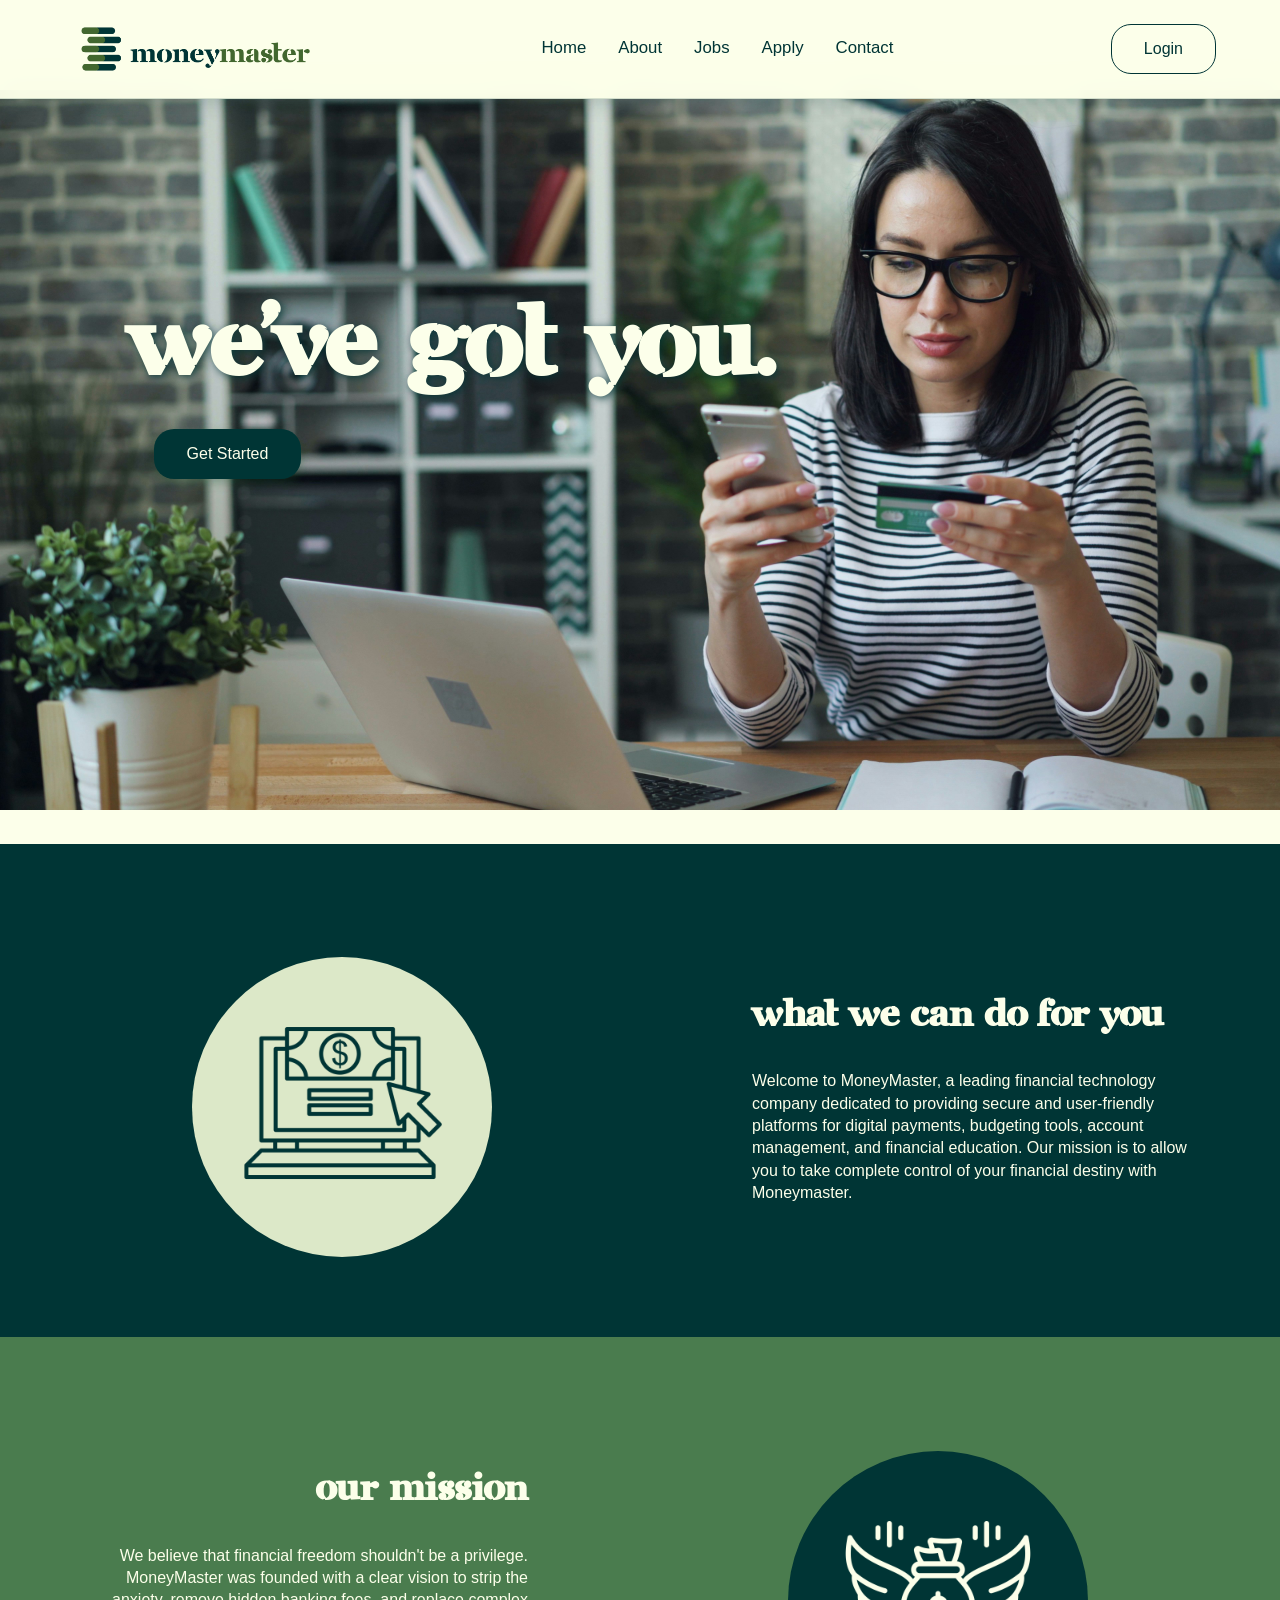
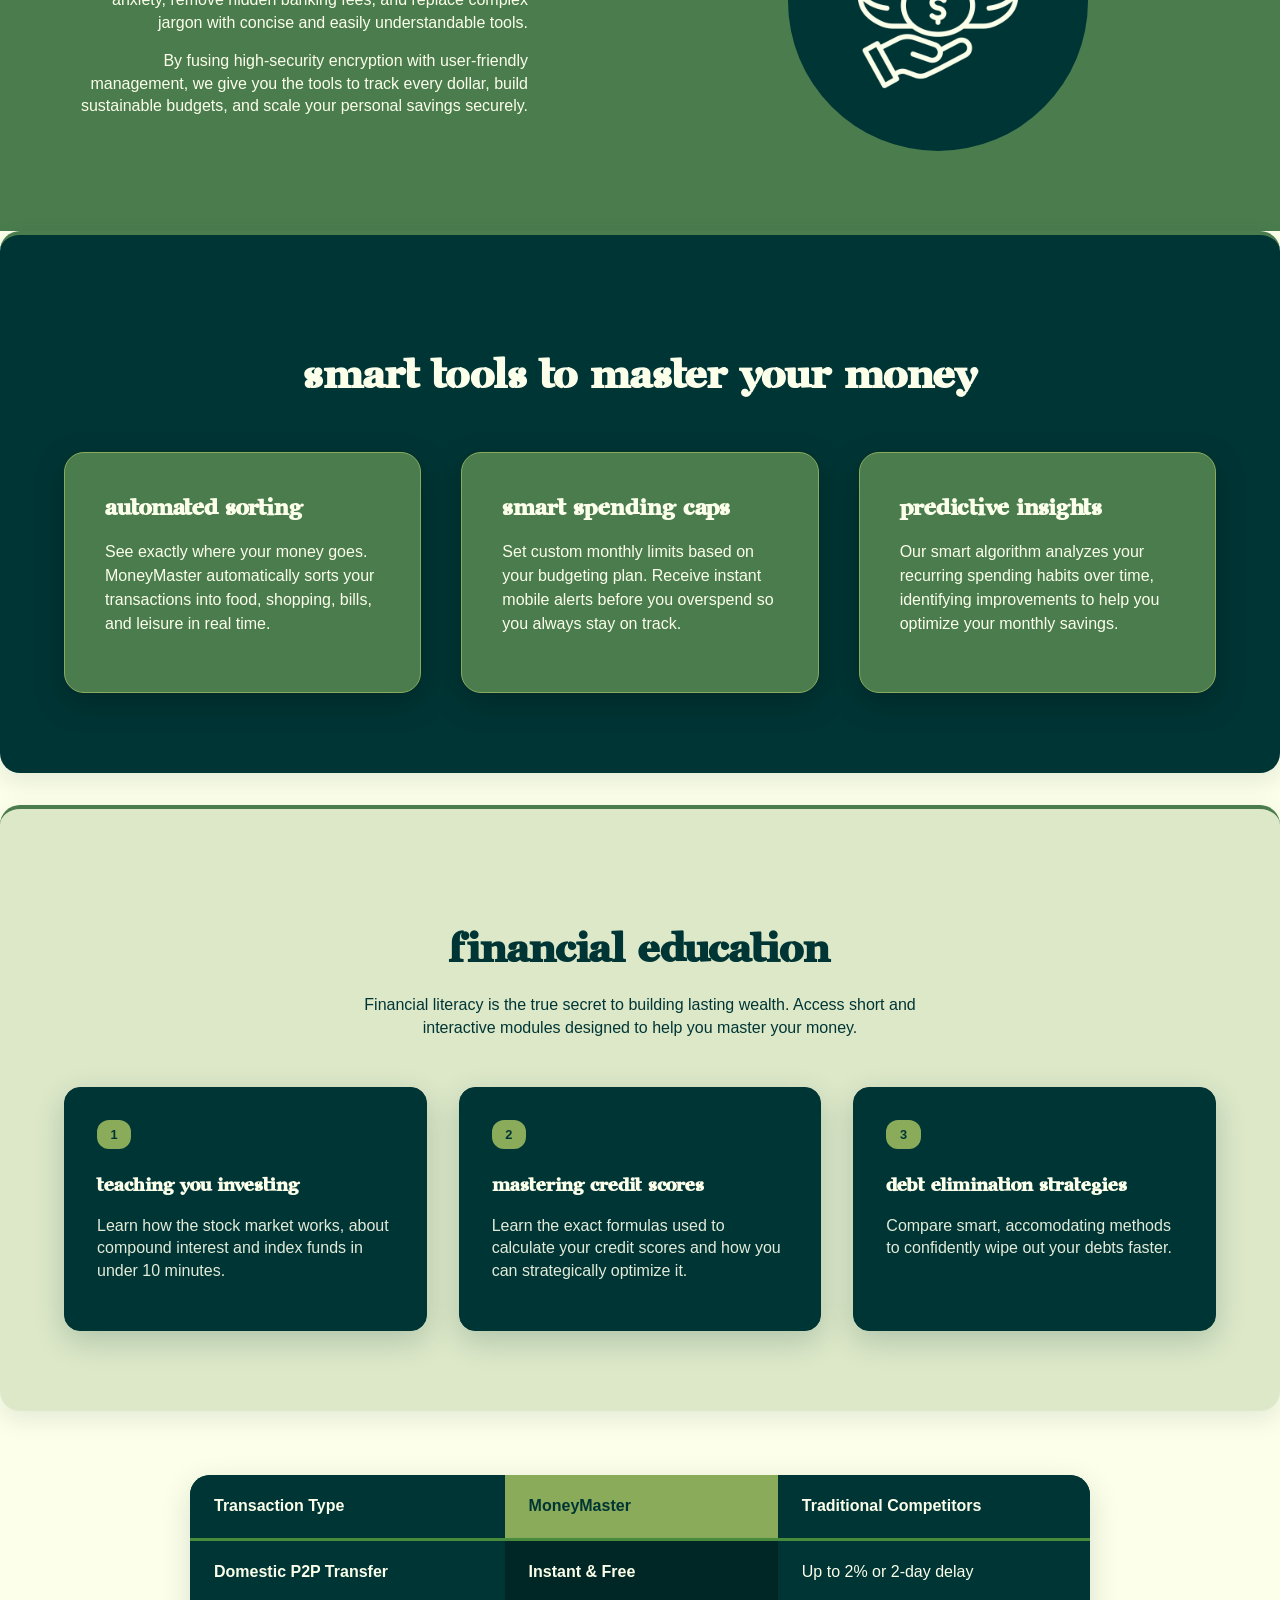
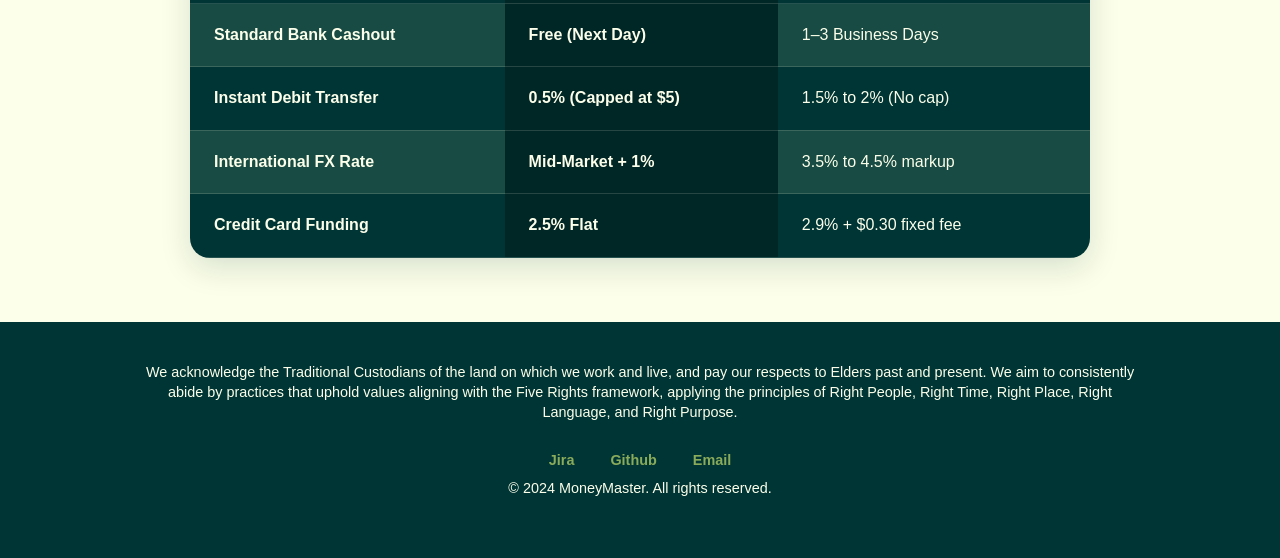
==== index.html @ d7f42887 "Fixed Sourcing Errors" ====
<!DOCTYPE html>
<html lang="en">

<head>
    <link rel="stylesheet" href="styles/styles.css">
    <meta charset="UTF-8">
    <meta name="viewport" content="width=device-width, initial-scale=1.0">
    <meta name="description"
        content="MoneyMaster - A financial technology company developing secure and user-friendly platforms for digital payments, budgeting tools, account management and financial education.">
    <meta name="keywords"
        content="MoneyMaster, financial technology, digital payments, budgeting, account management, financial education">
    <meta name="author" content="MoneyMaster Executive Team">
    <title>MoneyMaster</title>
   <style> /* this is just for the home page */
    .logo { width: 260px; height: auto; } /* making the home page sections go full width */ 
     main { max-width: 100%; padding: 0; margin: 0; } /* keeping the big home page image behind the heading */
    .image-container { margin-top: 90px; } </style>
    <!--<img src="logo.png" class="logo"> -->
</head>

<body>
    <header>
        <nav>
            <a href="index"><img src="images/logo.png" class="logo" alt="logo"></a>
            <ul class="nav-links">
                <li><a href="index.html">Home</a></li>
                <li><a href="about.html">About</a></li>
                <li><a href="jobs.html">Jobs</a></li>
                <li><a href="apply.html">Apply</a></li>
                <li><a href="#footer">Contact</a></li>
            </ul>
            <div class="btns">
                <button class="btn">Login</button>
            </div>
        </nav>
    </header>

    <div class="image-container">
        <img src="images/thumbnail.jpg" alt="Moneymaster Preview" class="thumbnail">
        <div class="overlay-heading">we've got you.</div>

        <h1><button class="start">Get Started</button></h1>
    </div>
    <div class="description">
        <SECTION id="description-text-block">
            <h2>What we can do for you</h2>
            <p>Welcome to MoneyMaster, a leading financial technology company dedicated to providing
                secure and user-friendly platforms for digital payments, budgeting tools, account management,
                and financial education.
                Our mission is to allow you to take complete control of your financial destiny with Moneymaster.</p>
        </SECTION>
        <div class="circle1">
            <img src="images/icon1.png" alt="Banking Preview" class="icons" id="icon1">
        </div>
    </div>



    <main>

        <div class="mission-banner">
            <section id="mission-text-block">
                <h2>our mission</h2>
                <p>We believe that financial freedom shouldn't be a privilege. MoneyMaster was founded with a clear
                    vision to strip the anxiety, remove hidden banking fees, and replace complex jargon with concise and
                    easily understandable tools.</p>
                <p>By fusing high-security encryption with user-friendly management, we give you the tools to track
                    every dollar, build sustainable budgets, and scale your personal savings securely.</p>
            </section>
            <div class="circle2">
                <img src="images/icon2.png" alt="Financial Freedom Preview" class="icons" id="icon2">
            </div>

        </div>


        <section class="features-section">
            <h2 class="section-title">Smart Tools to Master Your Money</h2>

            <div class="features-container">
                <div class="feature-card">
                    <h3>Automated Sorting</h3>
                    <p>See exactly where your money goes. MoneyMaster automatically sorts your transactions into food,
                        shopping, bills, and leisure in real time.</p>
                </div>

                <div class="feature-card">
                    <h3>Smart Spending Caps</h3>
                    <p>Set custom monthly limits based on your budgeting plan. Receive instant mobile alerts before you
                        overspend so you always stay on track.</p>
                </div>

                <div class="feature-card">
                    <h3>Predictive Insights</h3>
                    <p>Our smart algorithm analyzes your recurring spending habits over time, identifying improvements
                        to help you optimize your monthly savings.</p>
                </div>
            </div>
        </section>

        <!-- education stuff blah blah -->
        <section class="education-section">
            <div class="education-content">
                <h2 class="section-title">Financial Education</h2>
                <p class="section-subtitle">Financial literacy is the true secret to building lasting wealth. Access
                    short and interactive modules designed to help you master your money.</p>

                <div class="education-grid">
                    <div class="education-card">
                        <span class="badge">1</span>
                        <h3>Teaching you investing</h3>
                        <p>Learn how the stock market works, about compound interest and index funds in under 10
                            minutes.</p>
                    </div>

                    <div class="education-card">
                        <span class="badge">2</span>
                        <h3>Mastering Credit Scores</h3>
                        <p>Learn the exact formulas used to calculate your credit scores and how you can strategically
                            optimize it.</p>
                    </div>

                    <div class="education-card">
                        <span class="badge">3</span>
                        <h3>Debt Elimination strategies</h3>
                        <p>Compare smart, accomodating methods to confidently wipe out your debts faster.</p>
                    </div>
                </div>
            </div>
        </section>


        <div class="table-container">
            <table class="pricing-table">
                <thead>
                    <tr>
                        <th>Transaction Type</th>
                        <th class="highlight-column">MoneyMaster</th>
                        <th>Traditional Competitors</th>
                    </tr>
                </thead>
                <tbody>
                    <tr>
                        <td data-label="Transaction Type" class="feature-name">Domestic P2P Transfer</td>
                        <td data-label="Our Platform" class="highlight-cell">Instant & Free</td>
                        <td data-label="Traditional Competitors">Up to 2% or 2-day delay</td>
                    </tr>
                    <tr>
                        <td data-label="Transaction Type" class="feature-name">Standard Bank Cashout</td>
                        <td data-label="Our Platform" class="highlight-cell">Free (Next Day)</td>
                        <td data-label="Traditional Competitors">1–3 Business Days</td>
                    </tr>
                    <tr>
                        <td data-label="Transaction Type" class="feature-name">Instant Debit Transfer</td>
                        <td data-label="Our Platform" class="highlight-cell">0.5% (Capped at $5)</td>
                        <td data-label="Traditional Competitors">1.5% to 2% (No cap)</td>
                    </tr>
                    <tr>
                        <td data-label="Transaction Type" class="feature-name">International FX Rate</td>
                        <td data-label="Our Platform" class="highlight-cell">Mid-Market + 1%</td>
                        <td data-label="Traditional Competitors">3.5% to 4.5% markup</td>
                    </tr>
                    <tr>
                        <td data-label="Transaction Type" class="feature-name">Credit Card Funding</td>
                        <td data-label="Our Platform" class="highlight-cell">2.5% Flat</td>
                        <td data-label="Traditional Competitors">2.9% + $0.30 fixed fee</td>
                    </tr>
                </tbody>
            </table>
        </div>

    </main>



    <footer id="footer">
        <p>We acknowledge the Traditional Custodians of the land on which we work and live, and pay our respects to
            Elders past and present. We aim to consistently abide by practices that uphold values aligning with the Five
            Rights framework, applying the principles of Right People, Right Time, Right Place, Right Language, and
            Right Purpose.</p>

        <a href="https://alt-f4.atlassian.net/jira/software/projects/SCRUM/boards/1">Jira</a> 
            <a href="https://github.com/aqsae/MoneyMaster-Official.git" target="_blank">Github</a>
        <a href="mailto:106512925@student.swinburne.edu.au">Email</a>
        <p>&copy; 2024 MoneyMaster. All rights reserved.</p>
    </footer>

</body>

</html>
---- styles/styles.css ----
/*
filename: styles.css
author: aqsa shiyana baanu
created: 26/08/26
last modified: 11/09/26
description: styles for the MoneyMaster website
*/

/* main colours and page settings */

:root {
    --accent-color: rgb(72, 139, 60);
    --cream: #fcffea;
    --dark-green: #003535;
    --mid-green: #4a7c4e;
    --light-green: #8aab5a;
    --white: #ffffff;
    --soft-green: #dce8c8;
    --pale-green: #eef4df;
    --text: #2f4f4f;
    --muted: #6b7a5e;
    --radius: 20px;
}

@font-face {
    font-family: "Saint George";
    src: url("/fonts/saintgeorge.ttf") format("truetype");
    font-weight: normal;
    font-style: normal;
    font-display: swap;
}


/* this makes everything a bit easier to control */

* {
    box-sizing: border-box;
    line-height: 140%;
}

html {
    scroll-behavior: smooth;
}

body {
    margin: 0;
    padding: 0;
    background-color: var(--cream);
    color: var(--dark-green);
    font-family: Helvetica, Arial, sans-serif;
}

img {
    max-width: 100%;
    height: auto;
}

h1,
h2,
h3,
h4 {
    font-family: "Saint George", Helvetica, Arial, sans-serif;
}

h1 {
    font-size: 50px;
}

h2 {
    font-size: 36px;
}


/* navigation bar */

nav {
    position: fixed;
    top: 0;
    left: 0;
    width: 100%;
    min-height: 90px;
    padding: 0.8rem 5%;
    margin: 0;
    background-color: rgba(252, 255, 234, 0.96);
    border-bottom: 1px solid rgba(0, 53, 53, 0.15);
    box-shadow: 0 4px 18px rgba(0, 53, 53, 0.18);
    backdrop-filter: blur(15px);
    display: flex;
    align-items: center;
    justify-content: space-between;
    z-index: 1000;
}

.logo {
    width: 180px;
    height: auto;
    display: block;
}

.nav-links {
    list-style: none;
    display: flex;
    align-items: center;
    gap: 2rem;
    margin: 0;
    padding: 0;
}

.nav-links li a {
    position: relative;
    color: var(--dark-green);
    font-size: 1.05rem;
    font-weight: 500;
    text-decoration: none;
}

.nav-links li a:hover {
    color: var(--accent-color);
}

.nav-links a::after {
    content: "";
    display: block;
    width: 0;
    height: 2px;
    background-color: var(--accent-color);
    transition: width 0.3s;
}

.nav-links a:hover::after {
    width: 100%;
}


/* navigation buttons */

.btns {
    display: flex;
    align-items: center;
}

.btn {
    padding: 0.8rem 2rem;
    border-radius: 20px;
    font-size: 1rem;
    border: 1.5px solid var(--dark-green);
    background-color: var(--cream);
    cursor: pointer;
    transition: 0.3s;
    color: var(--dark-green);
}

.btn:hover {
    background-color: var(--accent-color);
    border-color: var(--accent-color);
    color: var(--cream);
}


/* spacing below the fixed navigation */

main {
    width: 100%;
    max-width: 1200px;
    min-height: 100vh;
    margin: 0 auto;
    padding: 130px 5% 3rem;
}


/* =========================================================
   HOME PAGE
   ========================================================= */


/* home page header image */

.image-container {
    position: relative;
    width: 100%;
    display: block;
    overflow: hidden;
    margin-top: 0;
}

.thumbnail {
    width: 100%;
    min-height: 600px;
    object-fit: cover;
    display: block;
}

.overlay-heading {
    position: absolute;
    top: 25%;
    left: 10%;
    right: 10%;
    color: var(--cream);
    font-family: "Saint George", sans-serif;
    font-size: 6rem;
    font-weight: bold;
    text-align: left;
    text-shadow: 2px 2px 8px rgba(0, 53, 53, 0.8);
}

.overlay-heading::after {
    content: "";
    display: block;
    width: 0;
    height: 4px;
    background-color: var(--cream);
    transition: width 0.3s;
}

.overlay-heading:hover::after {
    width: 55%;
}


/* get started button */

.start {
    position: absolute;
    top: 45%;
    left: 12%;
    z-index: 10;
    display: block;
    padding: 0.8rem 2rem;
    border: 1.5px solid transparent;
    border-radius: 20px;
    color: var(--cream);
    background-color: var(--dark-green);
    font-size: 1rem;
    box-shadow: 0 4px 10px rgba(30, 86, 42, 0.3);
    cursor: pointer;
    transition: 0.3s;
}

.start:hover {
    background-color: var(--accent-color);
    border-color: var(--accent-color);
}

hr {
    border: 0;
    height: 1px;
    background-color: rgba(0, 53, 53, 0.1);
}


/* what we can do for you section */

.description {
    width: 100%;
    min-height: 400px;
    padding: 5rem;
    color: var(--cream);
    background-color: var(--dark-green);
    display: flex;
    flex-direction: row-reverse;
    justify-content: space-between;
    align-items: center;
}

#description-text-block {
    max-width: 40%;
    text-align: left;
}

#description-text-block h2 {
    color: var(--cream);
}

#description-text-block p {
    color: var(--cream);
}


/* first circle */

.circle1 {
    width: 300px;
    height: 300px;
    margin-top: 3%;
    margin-left: 10%;
    flex-shrink: 0;
    border-radius: 50%;
    background-color: var(--soft-green);
    display: flex;
    align-items: center;
    justify-content: center;
    position: relative;
}


/* what our mission is section */

.mission-banner {
    width: 100%;
    min-height: 400px;
    padding: 5rem;
    color: var(--cream);
    background-color: var(--mid-green);
    display: flex;
    justify-content: space-between;
    align-items: center;
}

#mission-text-block {
    max-width: 40%;
    margin-right: 10%;
    text-align: right;
}

#mission-text-block h2,
#mission-text-block p {
    color: var(--cream);
}


/* second circle */

.circle2 {
    width: 300px;
    height: 300px;
    margin-top: 3%;
    margin-right: 10%;
    flex-shrink: 0;
    border-radius: 50%;
    background-color: var(--dark-green);
    display: flex;
    align-items: center;
    justify-content: center;
    position: relative;
}

.icons {
    width: 200px;
    height: 200px;
    object-fit: contain;
    display: block;
}

#icon1,
#icon2 {
    max-width: 80%;
    max-height: 80%;
}


/* smart tools section */

.features-section {
    width: 100%;
    padding: 5rem 5%;
    background-color: var(--dark-green);
    text-align: center;
}

.features-section .section-title {
    margin-bottom: 3rem;
    color: var(--cream);
    font-size: 2.5rem;
}

.features-container {
    max-width: 1200px;
    margin: 0 auto;
    display: grid;
    grid-template-columns: repeat(auto-fit, minmax(280px, 1fr));
    gap: 2.5rem;
}

.feature-card {
    padding: 2.5rem;
    border: 1px solid var(--light-green);
    border-radius: 20px;
    background-color: var(--mid-green);
    box-shadow: 0 10px 30px rgba(0, 0, 0, 0.25);
    text-align: left;
    transition: transform 0.3s ease, border-color 0.3s ease;
}

.feature-card:hover {
    transform: translateY(-5px);
    border-color: var(--cream);
}

.feature-card h3 {
    margin-top: 0;
    color: var(--cream);
    font-size: 1.4rem;
}

.feature-card p {
    color: var(--cream);
    line-height: 150%;
}


/* financial education cards */

.education-section {
    width: 100%;
    padding: 5rem 5%;
    background-color: var(--soft-green);
    text-align: center;
}

.education-section .section-title {
    margin-bottom: 1rem;
    color: var(--dark-green);
    font-size: 2.5rem;
}

.education-section .section-subtitle {
    max-width: 600px;
    margin: 0 auto 3rem;
    color: var(--dark-green);
}

.education-grid {
    max-width: 1200px;
    margin: 0 auto;
    display: grid;
    grid-template-columns: repeat(auto-fit, minmax(280px, 1fr));
    gap: 2rem;
}

.education-card {
    padding: 2rem;
    border: 1px solid var(--dark-green);
    border-radius: 16px;
    color: var(--cream);
    background-color: var(--dark-green);
    box-shadow: 0 10px 30px rgba(0, 53, 53, 0.2);
    text-align: left;
    transition: transform 0.3s ease;
}

.education-card:hover {
    transform: translateY(-5px);
    border-color: var(--accent-color);
}

.education-card h3 {
    color: var(--cream);
}

.education-card p {
    color: var(--cream);
    opacity: 0.9;
}

.badge {
    display: inline-block;
    padding: 0.35rem 0.85rem;
    border-radius: 12px;
    color: var(--dark-green);
    background-color: var(--light-green);
    font-size: 0.8rem;
    font-weight: bold;
    text-transform: uppercase;
}


/* comparison table */

.table-container {
    width: 100%;
    max-width: 900px;
    margin: 4rem auto;
    overflow-x: auto;
    border-radius: 20px;
    background-color: var(--dark-green);
    box-shadow: 0 10px 30px rgba(0, 53, 53, 0.15);
}

.pricing-table {
    width: 100%;
    border-collapse: collapse;
    font-family: Helvetica, Arial, sans-serif;
    font-size: 1rem;
    text-align: left;
}

.pricing-table th {
    padding: 1.25rem 1.5rem;
    color: var(--cream);
    background-color: var(--dark-green);
    font-weight: 600;
    border-bottom: 3px solid var(--accent-color);
}

.pricing-table td {
    padding: 1.25rem 1.5rem;
    color: var(--cream);
    border-bottom: 1px solid rgba(252, 255, 234, 0.15);
}

.pricing-table .feature-name {
    color: var(--cream);
    font-weight: 600;
}

.pricing-table .highlight-column {
    color: var(--dark-green);
    background-color: var(--light-green);
}

.pricing-table .highlight-cell {
    color: var(--cream);
    background-color: #002626;
    font-weight: 600;
}

.pricing-table tbody tr:nth-child(even) {
    background-color: #174b43;
}

.pricing-table tbody tr:nth-child(even) .highlight-cell {
    color: var(--cream);
    background-color: #002626;
}

.pricing-table tbody tr:hover {
    background-color: var(--mid-green);
}


/* =========================================================
   JOBS PAGE
   ========================================================= */


/* jobs page sections */

main > section {
    background-color: var(--soft-green);
    border-radius: var(--radius);
    padding: 2rem 2.25rem;
    margin-bottom: 2rem;
    border-top: 4px solid var(--mid-green);
    box-shadow: 0 8px 25px rgba(0, 53, 53, 0.1);
}


/* jobs heading */

main > h1 {
    color: var(--dark-green);
    text-align: center;
    margin-bottom: 2rem;
}

main > h1::after {
    content: "";
    display: block;
    width: 60px;
    height: 4px;
    margin: 0.5rem auto 0;
    border-radius: 2px;
    background-color: var(--accent-color);
}


/* job title */

main > section h2 {
    font-family: "Saint George", sans-serif;
    font-size: 1.55rem;
    color: var(--dark-green);
    font-weight: 700;
    margin-bottom: 0.4rem;
}


/* salary line */

main > section > p:first-of-type {
    font-size: 0.875rem;
    color: var(--mid-green);
    font-weight: 700;
    margin-bottom: 0.75rem;
}


/* description paragraph */

main > section > p:nth-of-type(2) {
    color: var(--text);
    font-size: 0.975rem;
    margin-bottom: 1.5rem;
    max-width: 68ch;
}


/* job headings */

main > section h3 {
    color: var(--dark-green);
    font-size: 1.15rem;
    margin-top: 1.5rem;
    margin-bottom: 0.5rem;
}


/* job lists */

main > section ol,
main > section ul {
    padding-left: 1.4rem;
}

main > section li {
    color: var(--text);
    padding: 0.2rem 0;
}

main > section li::marker {
    color: var(--accent-color);
}


/* hiring process box */

aside {
    padding: 1.5rem 1.75rem;
    margin-bottom: 2.5rem;
    border-left: 5px solid var(--accent-color);
    border-radius: var(--radius);
    background-color: var(--dark-green);
    color: var(--cream);
    font-size: 0.95rem;
    box-shadow: 0 8px 25px rgba(0, 53, 53, 0.2);
}

aside h2 {
    margin-top: 0;
    color: var(--cream);
    font-size: 1.5rem;
}

aside ol {
    padding-left: 1.3rem;
}

aside ol li {
    padding: 0.2rem 0;
    color: var(--cream);
}

aside ol li::marker {
    color: var(--light-green);
}


/* =========================================================
   APPLY PAGE
   ========================================================= */


/* application form box */

main > section:has(form) {
    max-width: 850px;
    margin: 0 auto 3rem;
    background-color: var(--soft-green);
}


/* form intro */

#form-intro {
    color: var(--mid-green);
    font-style: italic;
    text-align: center;
    margin-bottom: 2rem;
}


/* form headings */

form h2 {
    padding-bottom: 0.5rem;
    margin-top: 2rem;
    margin-bottom: 1.5rem;
    color: var(--dark-green);
    font-size: 1.7rem;
    border-bottom: 2px solid var(--light-green);
}

form h2:first-child {
    margin-top: 0;
}


/* form paragraphs */

form p {
    margin-bottom: 1.2rem;
}


/* labels */

label {
    display: block;
    margin-bottom: 0.3rem;
    color: var(--dark-green);
    font-weight: bold;
}


/* form inputs */

input[type="text"],
input[type="email"],
input[type="date"],
select,
textarea {
    width: 100%;
    max-width: 400px;
    padding: 0.75rem;
    border: 1.5px solid var(--mid-green);
    border-radius: 8px;
    color: var(--dark-green);
    background-color: var(--cream);
    font-size: 1rem;
    transition: border-color 0.3s, box-shadow 0.3s;
}

input[type="text"]:focus,
input[type="email"]:focus,
input[type="date"]:focus,
select:focus,
textarea:focus {
    outline: none;
    border-color: var(--accent-color);
    box-shadow: 0 0 0 3px rgba(72, 139, 60, 0.15);
}

textarea {
    resize: vertical;
}


/* gender and skills boxes */

fieldset {
    margin-bottom: 1.5rem;
    padding: 1rem 1.5rem;
    border: 1.5px solid var(--mid-green);
    border-radius: 12px;
    background-color: rgba(252, 255, 234, 0.45);
}

legend {
    padding: 0 0.5rem;
    color: var(--dark-green);
    font-weight: bold;
}

fieldset p {
    margin: 0.5rem 0;
}

fieldset label {
    display: inline;
    margin-right: 0.5rem;
    font-weight: normal;
}

fieldset input {
    margin-right: 0.5rem;
    accent-color: var(--accent-color);
}


/* form row */

.form-row {
    display: flex;
    flex-wrap: wrap;
    gap: 1rem;
}

.form-row > p {
    flex: 1 1 150px;
}


/* form buttons */

form button {
    padding: 0.7rem 2rem;
    margin-right: 1rem;
    border: 1.5px solid var(--dark-green);
    border-radius: 20px;
    font-size: 1rem;
    cursor: pointer;
    transition: 0.3s;
}

button[type="submit"] {
    color: var(--cream);
    background-color: var(--accent-color);
}

button[type="submit"]:hover {
    background-color: #356b30;
}

button[type="reset"] {
    color: var(--dark-green);
    background-color: var(--cream);
}

button[type="reset"]:hover {
    color: var(--cream);
    background-color: var(--dark-green);
}


/* =========================================================
   ABOUT PAGE
   ========================================================= */


/* about page overall layout */

.about-page {
    max-width: 1200px;
    margin: 0 auto;
}

.about-page section {
    max-width: 900px;
    margin: 0 auto 4rem;
}


/* about page headings */

.about-page h1 {
    margin-bottom: 1.5rem;
    color: var(--dark-green);
    text-align: center;
}

.about-page h1::after {
    content: "";
    display: block;
    width: 60px;
    height: 4px;
    margin: 0.5rem auto 0;
    border-radius: 2px;
    background-color: var(--accent-color);
}


/* about page introduction */

.about-page > section:first-child {
    padding: 2rem;
    border-radius: var(--radius);
    background-color: var(--soft-green);
    box-shadow: 0 8px 25px rgba(0, 53, 53, 0.08);
    text-align: center;
}

.about-page > section:first-child > p {
    margin-bottom: 2rem;
    color: var(--text);
    font-size: 1.1rem;
}


/* team information */

.about-page > section:first-child > ul {
    max-width: 700px;
    padding: 0;
    margin: 0 auto;
    list-style: none;
}

.about-page > section:first-child > ul > li {
    padding: 2rem;
    border: 1px solid var(--accent-color);
    border-radius: 20px;
    background-color: var(--dark-green);
    box-shadow: 0 10px 30px rgba(0, 53, 53, 0.2);
    text-align: center;
}

.about-page > section:first-child > ul > li > span {
    display: inline-block;
    padding: 0.35rem 0.85rem;
    border-radius: 12px;
    color: var(--dark-green);
    background-color: var(--light-green);
    font-size: 0.8rem;
    font-weight: bold;
    text-transform: uppercase;
}

.team-name {
    width: auto;
    color: var(--cream);
    font-family: "Saint George", sans-serif;
    font-size: 1.8rem;
    font-weight: normal;
    transition: transform 0.3s ease;
}

.team-name:hover {
    transform: scale(1.05);
    color: var(--light-green);
}


/* tutorial information */

.about-page > section:first-child > ul > li > ul {
    display: flex;
    flex-wrap: wrap;
    justify-content: center;
    gap: 3rem;
    padding: 0;
    margin: 1.5rem 0 0;
    list-style: none;
}

.about-page > section:first-child > ul > li > ul > li {
    display: flex;
    flex-direction: column;
    align-items: center;
}

.about-page > section:first-child > ul > li > ul > li > span {
    color: var(--soft-green);
    font-size: 0.9rem;
    font-weight: bold;
    text-transform: uppercase;
}

.about-page > section:first-child > ul > li > ul > li > strong {
    margin-top: 0.25rem;
    color: var(--cream);
    font-size: 1.1rem;
}


/* member contributions */

.contributions-section {
    max-width: 900px;
    margin: 0 auto 4rem;
}

.contributions-list {
    display: flex;
    flex-wrap: wrap;
    justify-content: space-between;
    gap: 1.5rem;
    padding: 0;
    margin: 0;
}

.contribution-card {
    width: calc(50% - 0.75rem);
    padding: 1.5rem;
    border: 1px solid var(--accent-color);
    border-radius: 20px;
    background-color: var(--mid-green);
    text-align: center;
    transition: transform 0.3s ease, border-color 0.3s ease, box-shadow 0.3s ease;
}

.contribution-card:hover {
    transform: translateY(-5px);
    border-color: var(--cream);
    box-shadow: 0 10px 25px rgba(0, 53, 53, 0.2);
    cursor: pointer;
}

.member-header {
    padding-bottom: 0.75rem;
    margin-bottom: 1rem;
    border-bottom: 1px solid rgba(252, 255, 234, 0.2);
}

.member-name {
    display: block;
    margin-bottom: 0.5rem;
    color: var(--cream);
    font-size: 1.1rem;
    font-weight: bold;
}

.student-id {
    display: inline-block;
    padding: 0.35rem 0.75rem;
    border-radius: 12px;
    color: var(--dark-green);
    background-color: var(--light-green);
    font-size: 0.8rem;
}

.member-details {
    margin: 0;
    color: var(--cream);
    font-size: 0.95rem;
    line-height: 1.5;
}

.member-details:hover {
    color: var(--soft-green);
}


/* team quotes */

.about-page .name {
    margin-top: 2rem;
    margin-bottom: 0.5rem;
    color: var(--dark-green);
    font-family: "Saint George", sans-serif;
    font-size: 1.4rem;
    text-align: left;
}

blockquote {
    position: relative;
    padding: 1.5rem;
    margin: 0 0 1.5rem;
    border-left: 5px solid var(--accent-color);
    border-radius: 0 12px 12px 0;
    background-color: var(--dark-green);
    box-shadow: 0 5px 20px rgba(0, 53, 53, 0.15);
}

blockquote::before {
    content: "“";
    position: absolute;
    top: -10px;
    left: 10px;
    color: var(--light-green);
    opacity: 0.4;
    font-family: Georgia, serif;
    font-size: 4rem;
}

blockquote > p {
    margin: 0 0 1rem;
    color: var(--cream);
    font-family: Georgia, "Times New Roman", serif;
    font-size: 1.1rem;
    font-style: italic;
    line-height: 1.5;
}

blockquote > footer {
    display: block;
    padding: 0.75rem 1rem;
    margin: 0;
    border: 0;
    border-radius: 8px;
    color: var(--dark-green);
    background-color: var(--soft-green);
    font-family: Helvetica, Arial, sans-serif;
    font-size: 0.9rem;
    text-align: left;
}

blockquote > footer > span {
    margin-right: 0.3rem;
    color: var(--dark-green);
    font-weight: bold;
}


/* team photo */

figure {
    display: flex;
    flex-direction: column;
    align-items: center;
    justify-content: center;
    width: 100%;
    max-width: 900px;
    margin: 3rem auto;
}

figure > img {
    display: block;
    max-width: 85%;
    height: auto;
    border: 4px solid var(--mid-green);
    border-radius: 20px;
    box-shadow: 0 10px 30px rgba(0, 53, 53, 0.2);
    transition: transform 0.3s ease, box-shadow 0.3s ease;
}

figure > img:hover {
    transform: translateY(-5px);
    box-shadow: 0 15px 35px rgba(0, 53, 53, 0.3);
    cursor: pointer;
}

figcaption {
    max-width: 700px;
    width: 100%;
    padding: 0.5rem 1.25rem;
    margin-top: 1rem;
    border: 1px solid var(--accent-color);
    border-radius: 20px;
    color: var(--dark-green);
    background-color: var(--soft-green);
    font-size: 1.1rem;
    font-weight: 600;
    text-align: center;
}


/* about page team facts table */

.about-page table {
    width: 100%;
    margin: 3rem auto;
    border-collapse: collapse;
    overflow: hidden;
    border-radius: 16px;
    background-color: var(--dark-green);
    box-shadow: 0 10px 30px rgba(0, 53, 53, 0.15);
}

.about-page caption {
    padding: 0.75rem 1rem;
    margin-bottom: 1rem;
    border-radius: 8px;
    color: var(--dark-green);
    background-color: var(--light-green);
    font-size: 1.1rem;
    font-weight: bold;
    letter-spacing: 1px;
    text-transform: uppercase;
}

.about-page th {
    padding: 1rem;
    color: var(--cream);
    background-color: #002626;
    text-align: left;
    border-bottom: 3px solid var(--accent-color);
}

.about-page td {
    padding: 1rem;
    color: var(--cream);
    border-bottom: 1px solid rgba(252, 255, 234, 0.15);
}

.about-page tr:nth-child(even) {
    background-color: #174b43;
}

.about-page tr:hover {
    background-color: var(--mid-green);
}


/* =========================================================
   FOOTER
   ========================================================= */


/* footer stuff */

body > footer {
    width: 100%;
    padding: 2.5rem 5%;
    margin-top: 3rem;
    color: var(--cream);
    background-color: var(--dark-green);
    font-family: Helvetica, Arial, sans-serif;
    font-size: 0.9rem;
    text-align: center;
}

body > footer p {
    max-width: 1000px;
    margin: 0 auto 1.25rem;
    color: var(--cream);
}

body > footer a {
    display: inline-block;
    margin: 0.5rem 1rem;
    color: var(--light-green);
    text-decoration: none;
    font-weight: 600;
}

body > footer a:hover {
    color: var(--cream);
    text-decoration: underline;
}

.footer-text {
    color: var(--cream);
    font-size: 14px;
    font-weight: bold;
    font-family: Helvetica, Arial, sans-serif;
}


/* =========================================================
   MOBILE STYLES
   ========================================================= */


/* making everything fit on smaller screens */

@media only screen and (max-width: 720px) {

    nav {
        min-height: 0;
        padding: 0.75rem 5%;
        display: block;
    }

    .logo {
        width: 170px;
    }

    .nav-links {
        gap: 0.8rem 1rem;
        margin-top: 0.75rem;
        padding-right: 80px;
        flex-wrap: wrap;
    }

    .nav-links li a {
        font-size: 0.9rem;
    }

    .btn {
        position: absolute;
        top: 0.75rem;
        right: 5%;
        padding: 0.6rem 1.2rem;
    }

    main {
        padding: 150px 5% 2rem;
    }

    h1 {
        font-size: 2rem;
    }

    h2 {
        font-size: 1.7rem;
    }


    /* home page mobile */

    .thumbnail {
        min-height: 450px;
        object-fit: cover;
    }

    .overlay-heading {
        top: 20%;
        left: 8%;
        right: 8%;
        font-size: 2.5rem;
    }

    .start {
        top: 60%;
        left: 8%;
        padding: 0.6rem 1.3rem;
    }

    .description {
        height: auto;
        min-height: 400px;
        padding: 3rem 8%;
    }

    .circle1,
    .circle2 {
        display: none;
    }

    #description-text-block,
    #mission-text-block {
        max-width: 100%;
    }

    #mission-text-block {
        margin-right: 0;
        text-align: left;
    }

    .mission-banner {
        min-height: 400px;
        padding: 3rem 8%;
    }

    .features-section,
    .education-section {
        padding: 3rem 5%;
    }

    .features-section .section-title,
    .education-section .section-title {
        font-size: 2rem;
    }

    .feature-card,
    .education-card {
        padding: 1.5rem;
    }

    .table-container {
        margin: 2rem auto;
        border-radius: 12px;
    }

    .pricing-table {
        min-width: 650px;
    }


    /* about page mobile */

    .about-page > section:first-child {
        padding: 1.5rem;
    }

    .contribution-card {
        width: 100%;
    }

    .about-page > section:first-child > ul > li {
        padding: 1.5rem;
    }

    .about-page > section:first-child > ul > li > ul {
        gap: 1.5rem;
    }

    figure > img {
        max-width: 100%;
    }

    .about-page table {
        display: block;
        overflow-x: auto;
        white-space: nowrap;
    }

    .about-page th,
    .about-page td {
        padding: 0.8rem;
    }


    /* jobs page mobile */

    main > section {
        padding: 1.5rem;
    }

    main > section h2 {
        font-size: 1.35rem;
    }

    aside {
        padding: 1.25rem;
    }


    /* apply page mobile */

    main > section:has(form) {
        padding: 1.5rem;
    }

    input[type="text"],
    input[type="email"],
    input[type="date"],
    select,
    textarea {
        max-width: 100%;
    }

    form button {
        width: 100%;
        margin: 0.4rem 0;
    }


    /* footer mobile */

    body > footer {
        padding: 2rem 5%;
    }

    body > footer a {
        display: block;
        margin: 0.75rem 0;
    }
}
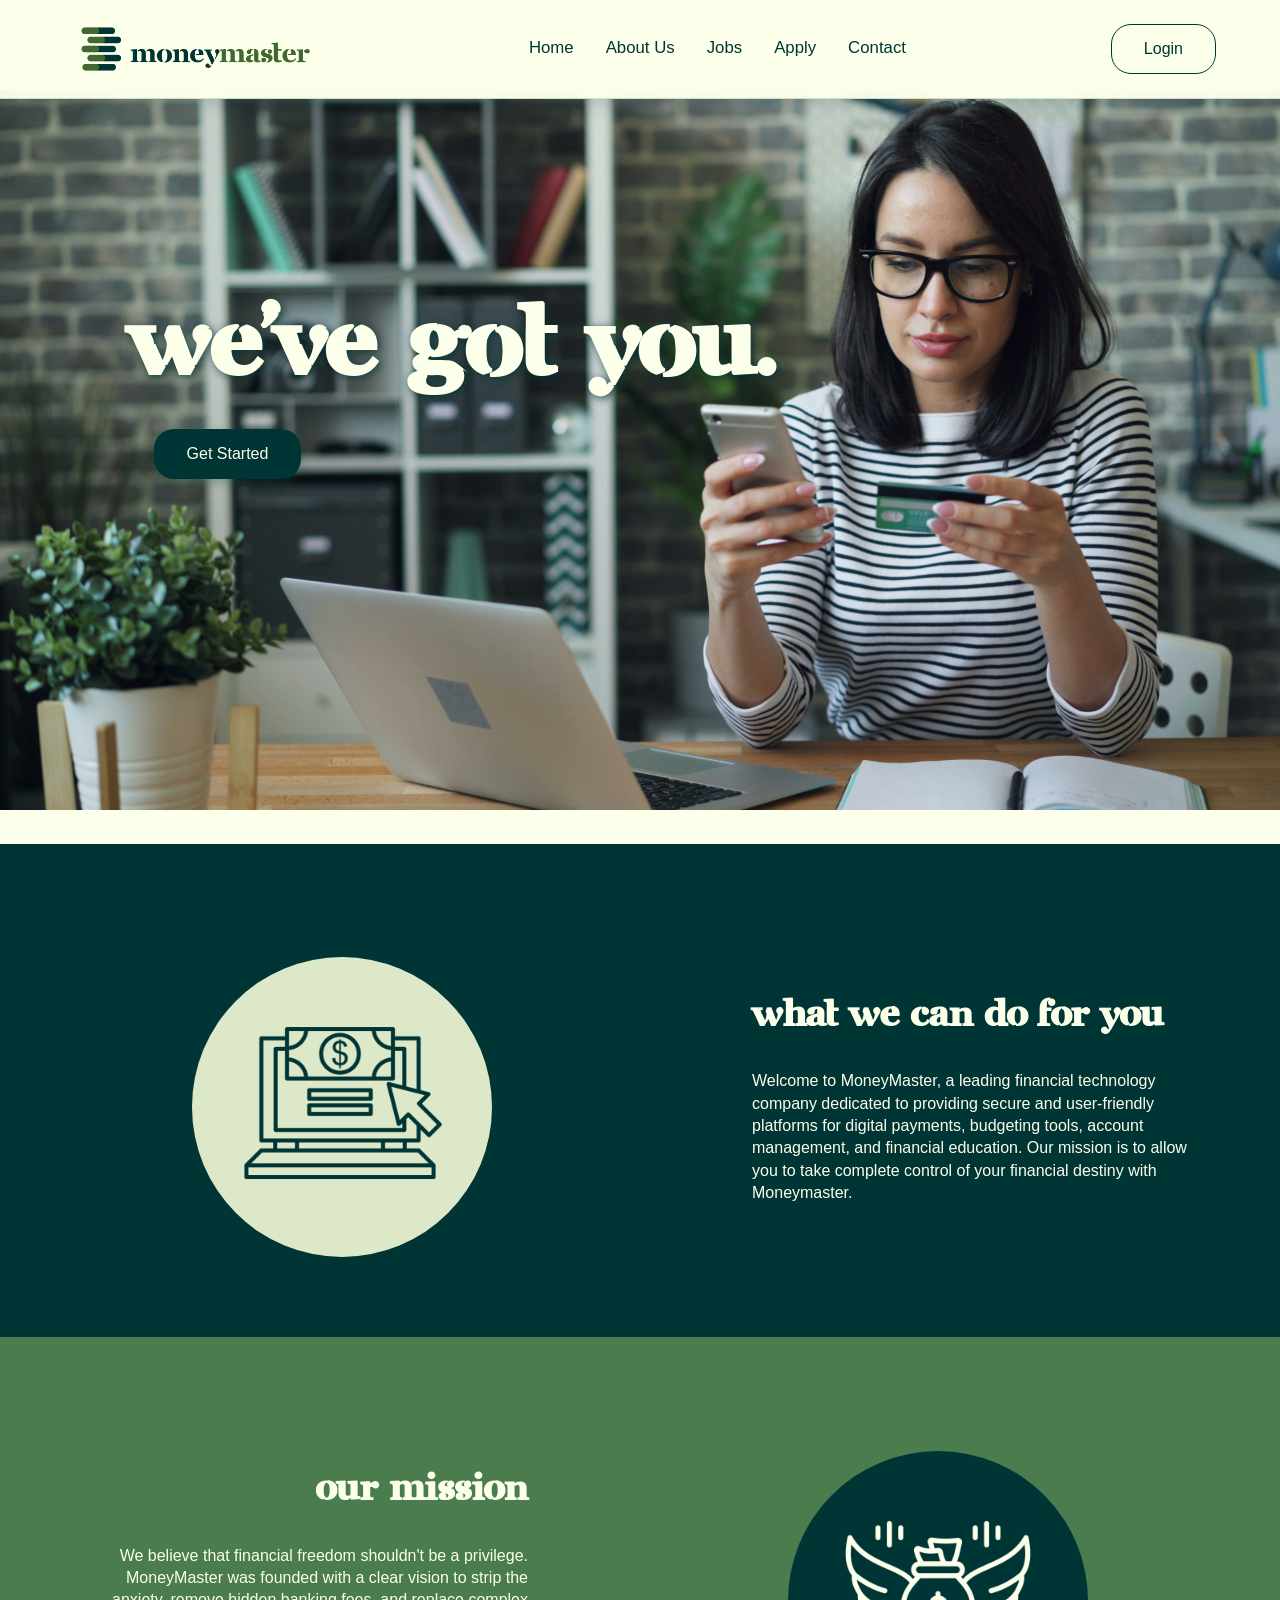
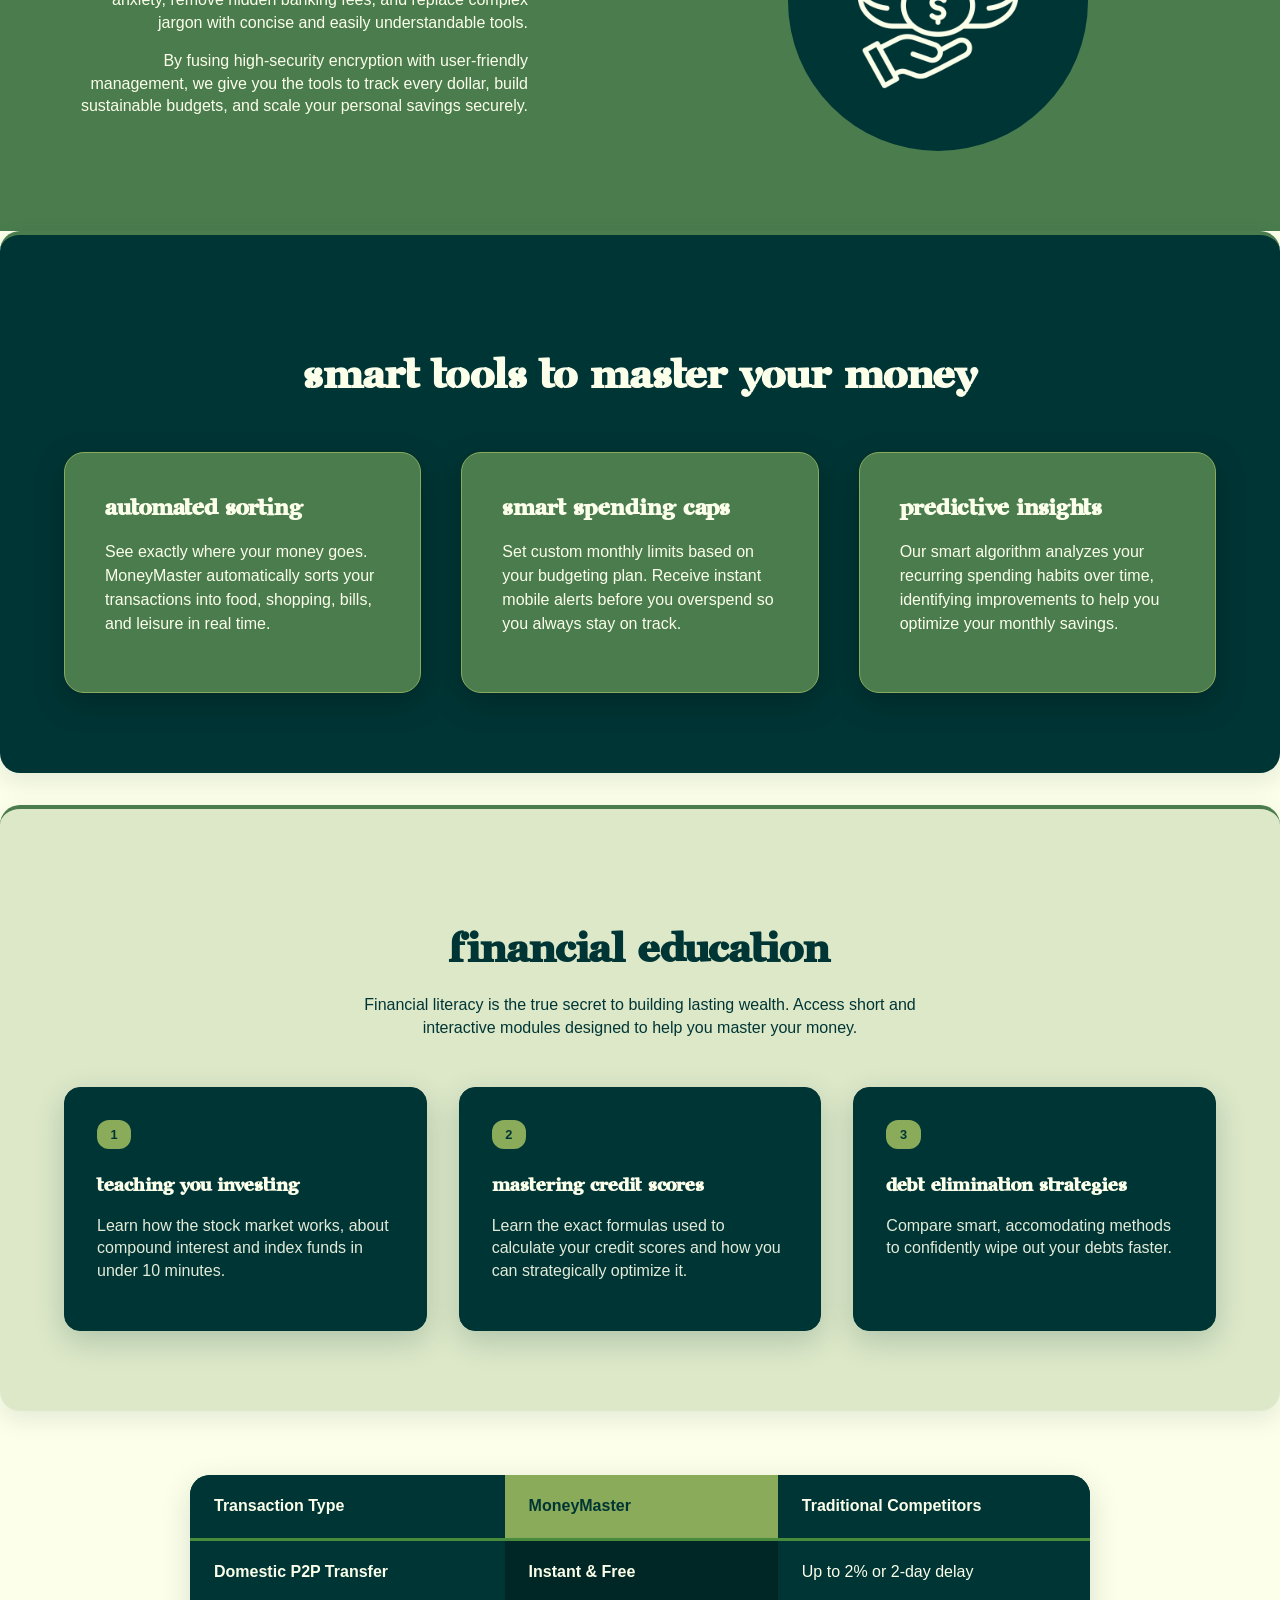
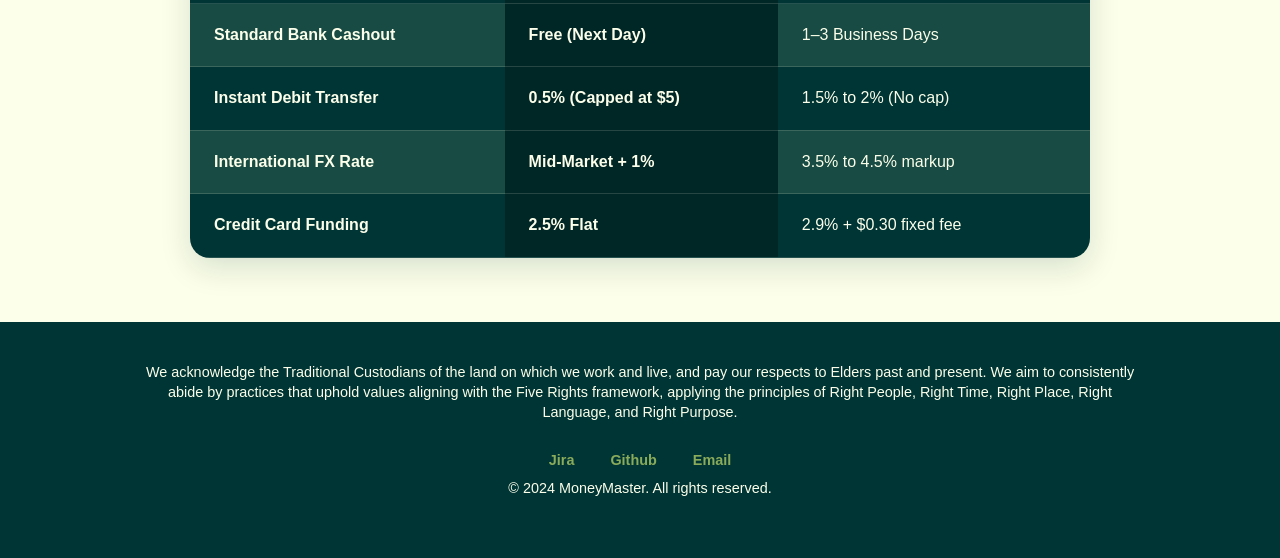
==== commit fce32b55: ""about" to "about us" in the index page" ====
--- a/index.html
+++ b/index.html
@@ -2,7 +2,7 @@
 <html lang="en">
 
 <head>
-    <link rel="stylesheet" href="styles/styles.css">
+    <link rel="stylesheet" href="/styles/styles.css">
     <meta charset="UTF-8">
     <meta name="viewport" content="width=device-width, initial-scale=1.0">
     <meta name="description"
@@ -24,7 +24,7 @@
             <a href="index"><img src="images/logo.png" class="logo" alt="logo"></a>
             <ul class="nav-links">
                 <li><a href="index.html">Home</a></li>
-                <li><a href="about.html">About</a></li>
+                <li><a href="about.html">About Us</a></li>
                 <li><a href="jobs.html">Jobs</a></li>
                 <li><a href="apply.html">Apply</a></li>
                 <li><a href="#footer">Contact</a></li>
@@ -187,4 +187,4 @@
 
 </body>
 
-</html>+</html>
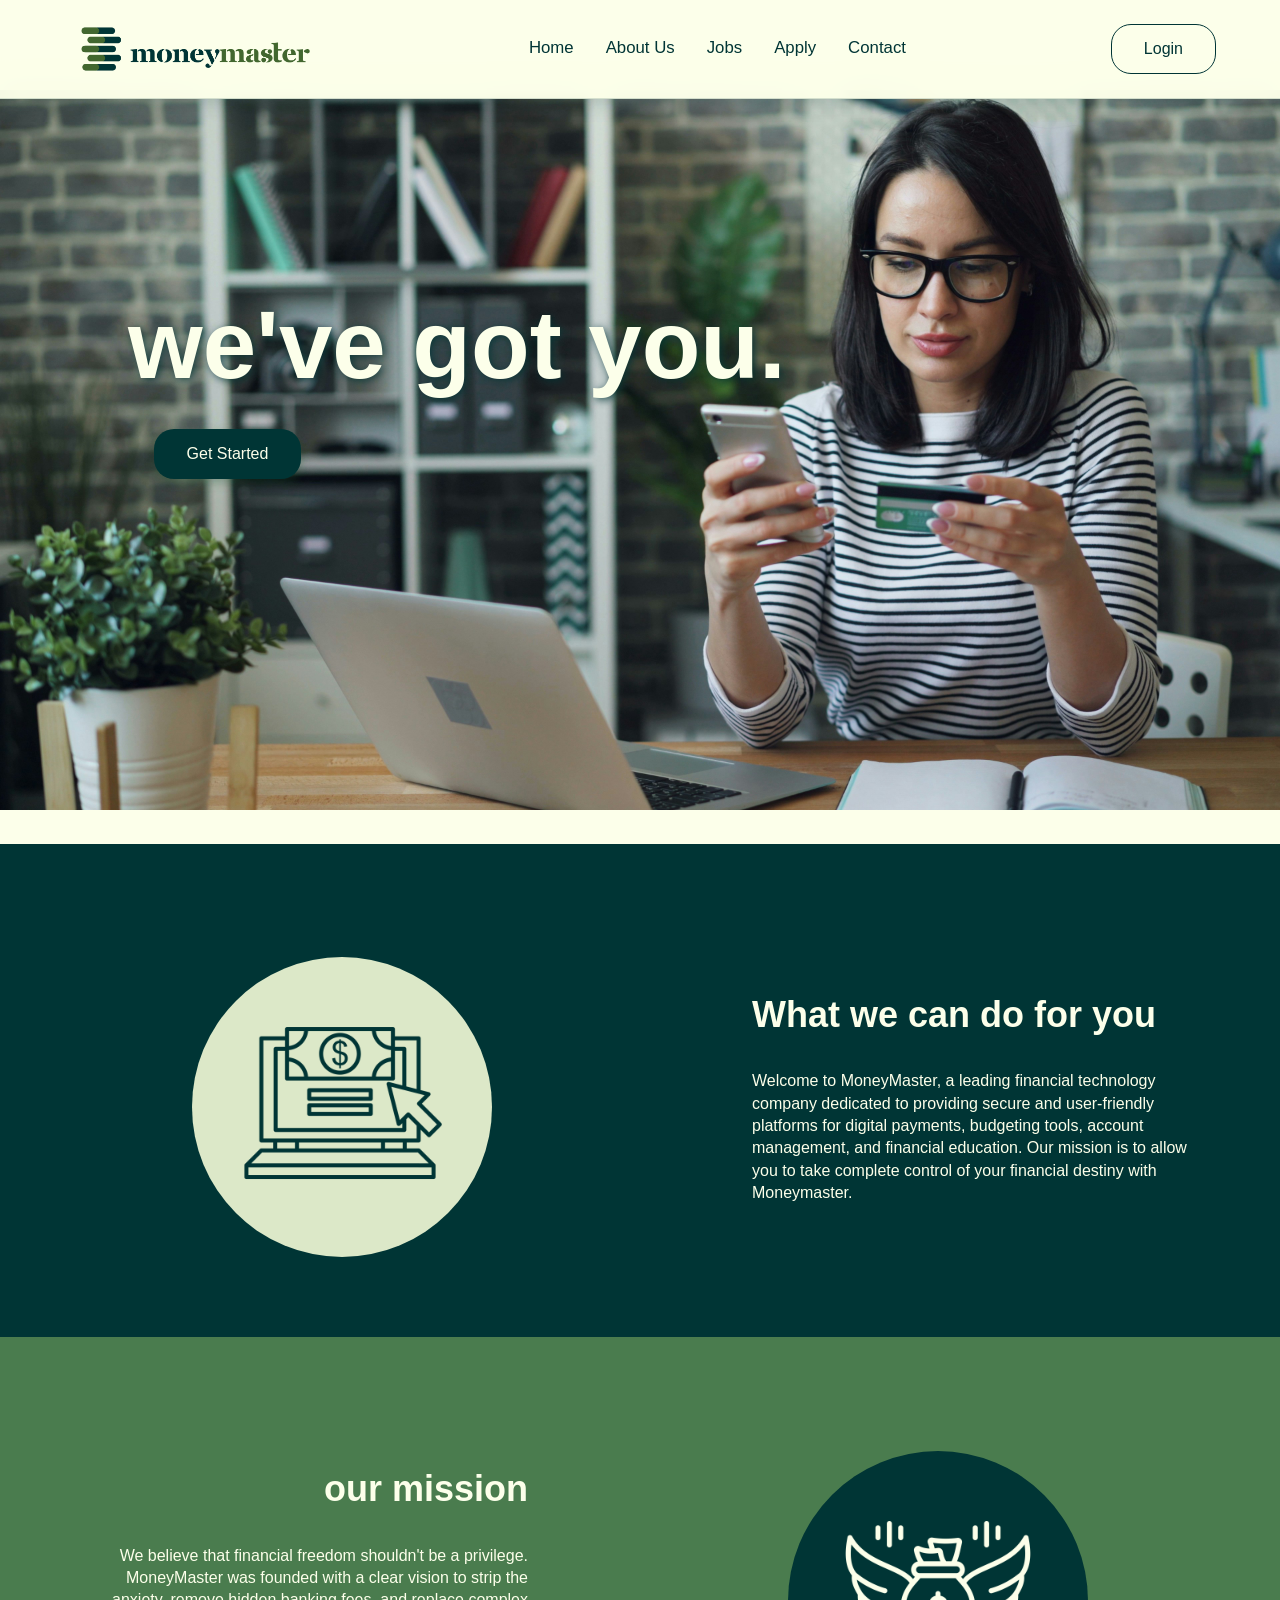
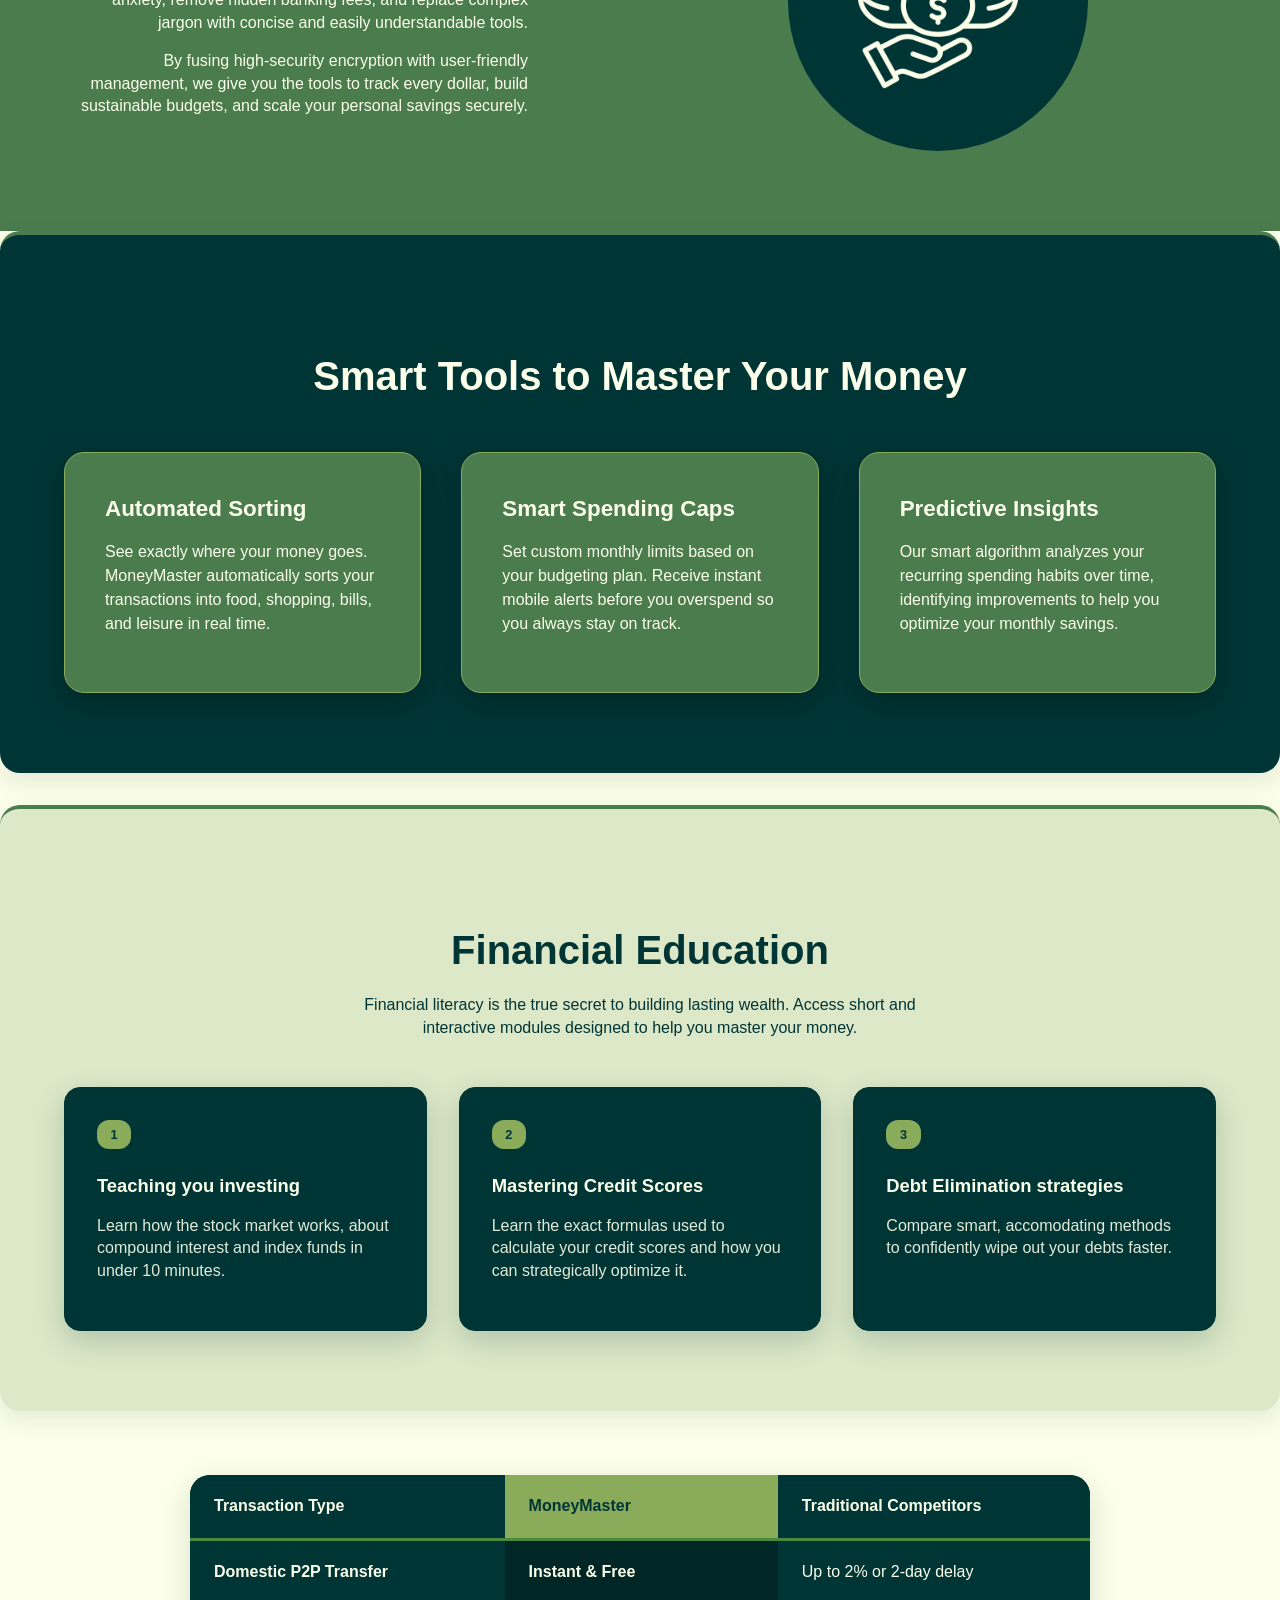
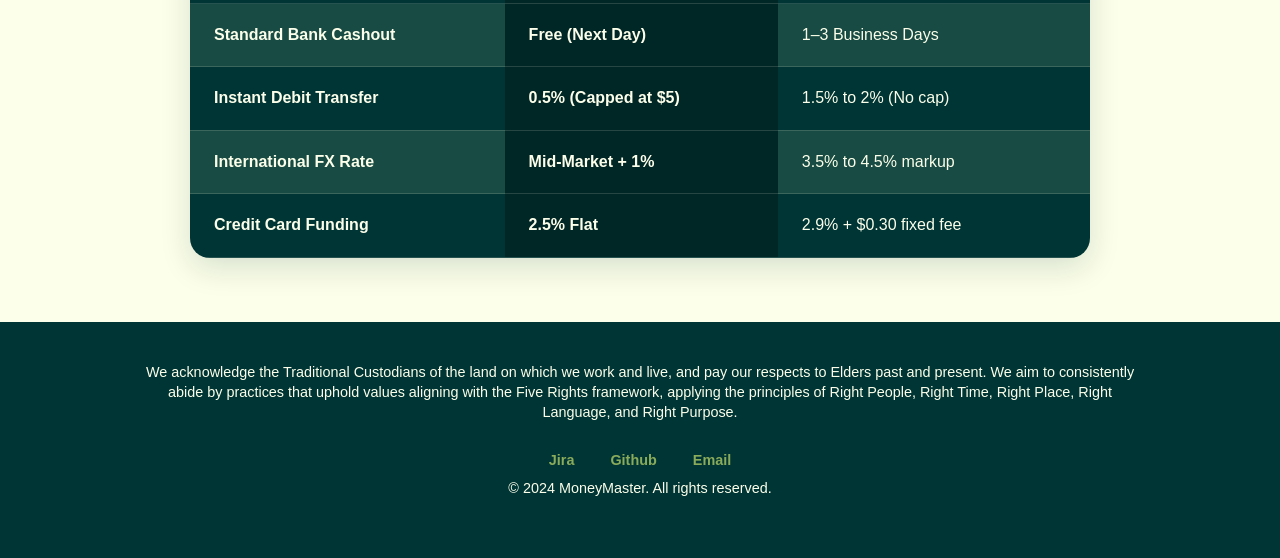
==== commit c4b97166: "Fixed indexing errors in CSS" ====
--- a/index.html
+++ b/index.html
@@ -2,7 +2,7 @@
 <html lang="en">
 
 <head>
-    <link rel="stylesheet" href="/styles/styles.css">
+    <link rel="stylesheet" href="styles/styles.css">
     <meta charset="UTF-8">
     <meta name="viewport" content="width=device-width, initial-scale=1.0">
     <meta name="description"
--- a/styles/styles.css
+++ b/styles/styles.css
@@ -24,7 +24,7 @@
 
 @font-face {
     font-family: "Saint George";
-    src: url("/fonts/saintgeorge.ttf") format("truetype");
+    src: url("fonts/saintgeorge.ttf") format("truetype");
     font-weight: normal;
     font-style: normal;
     font-display: swap;
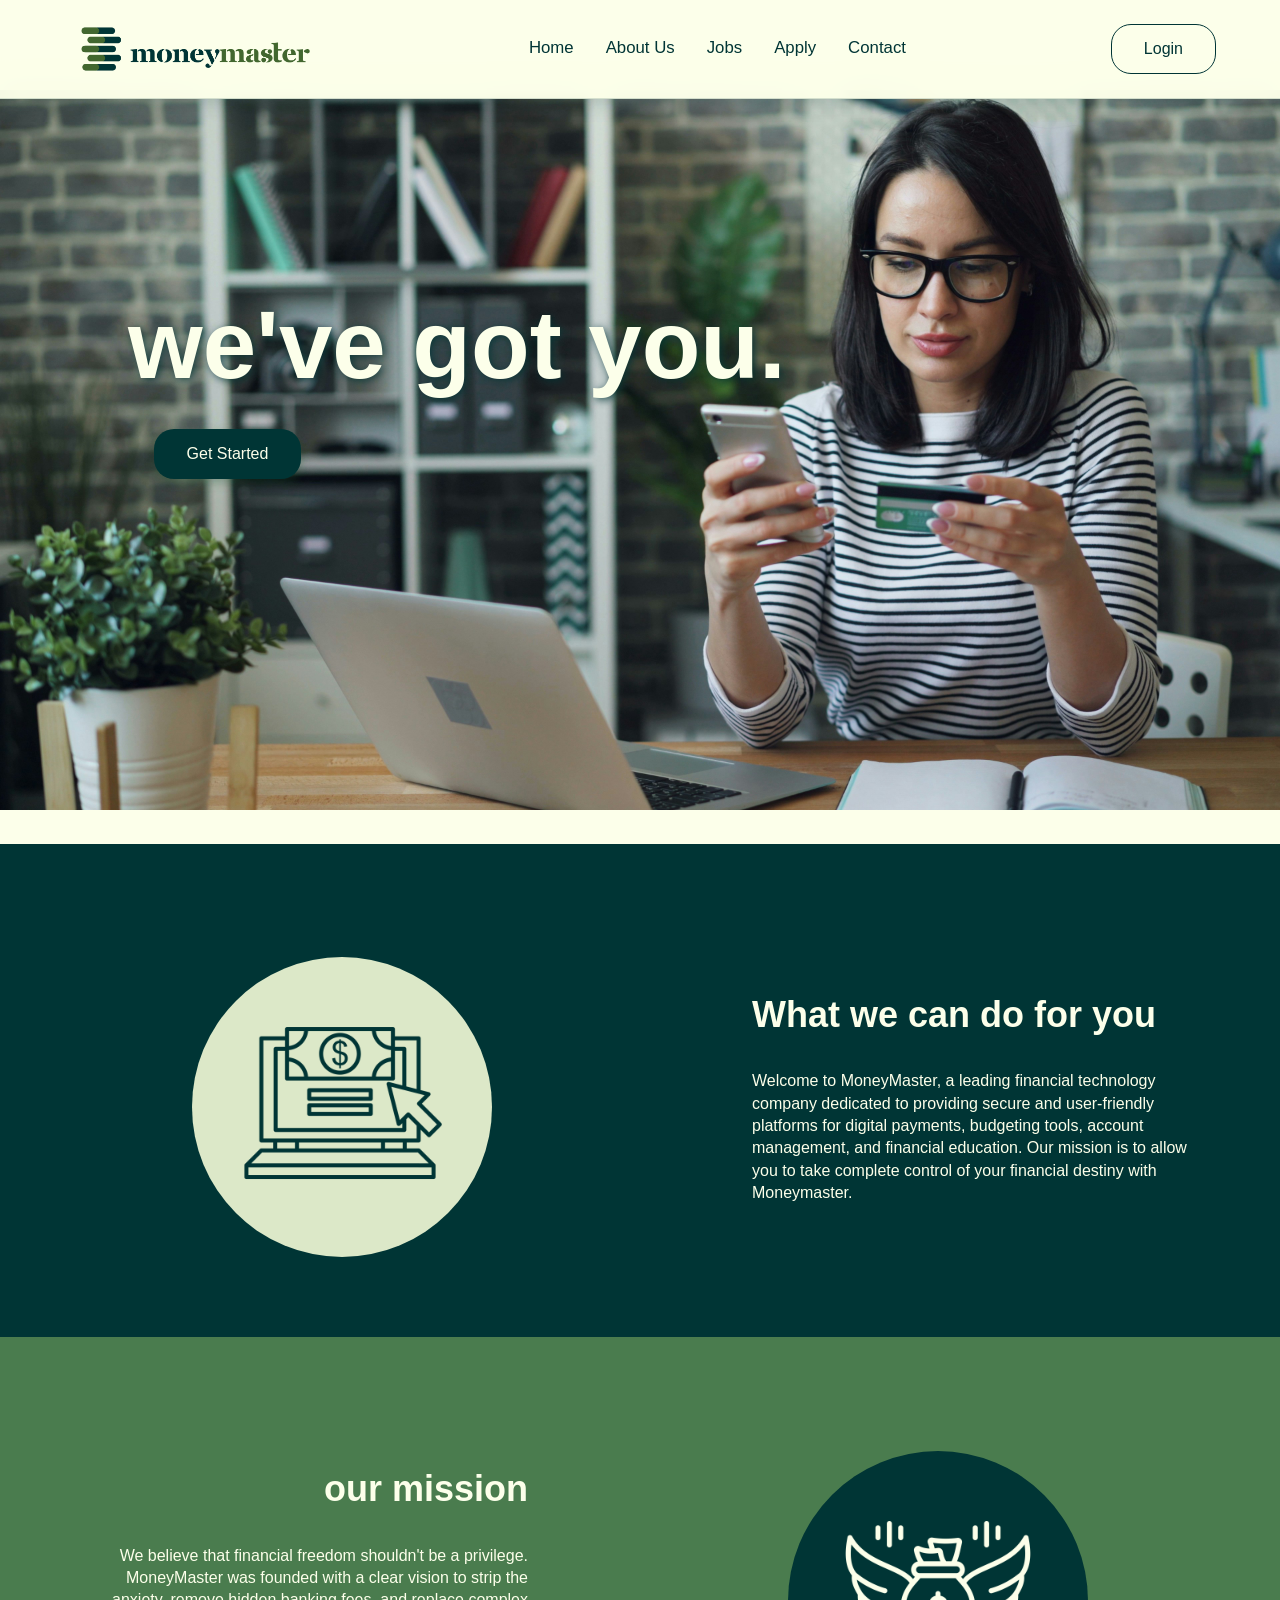
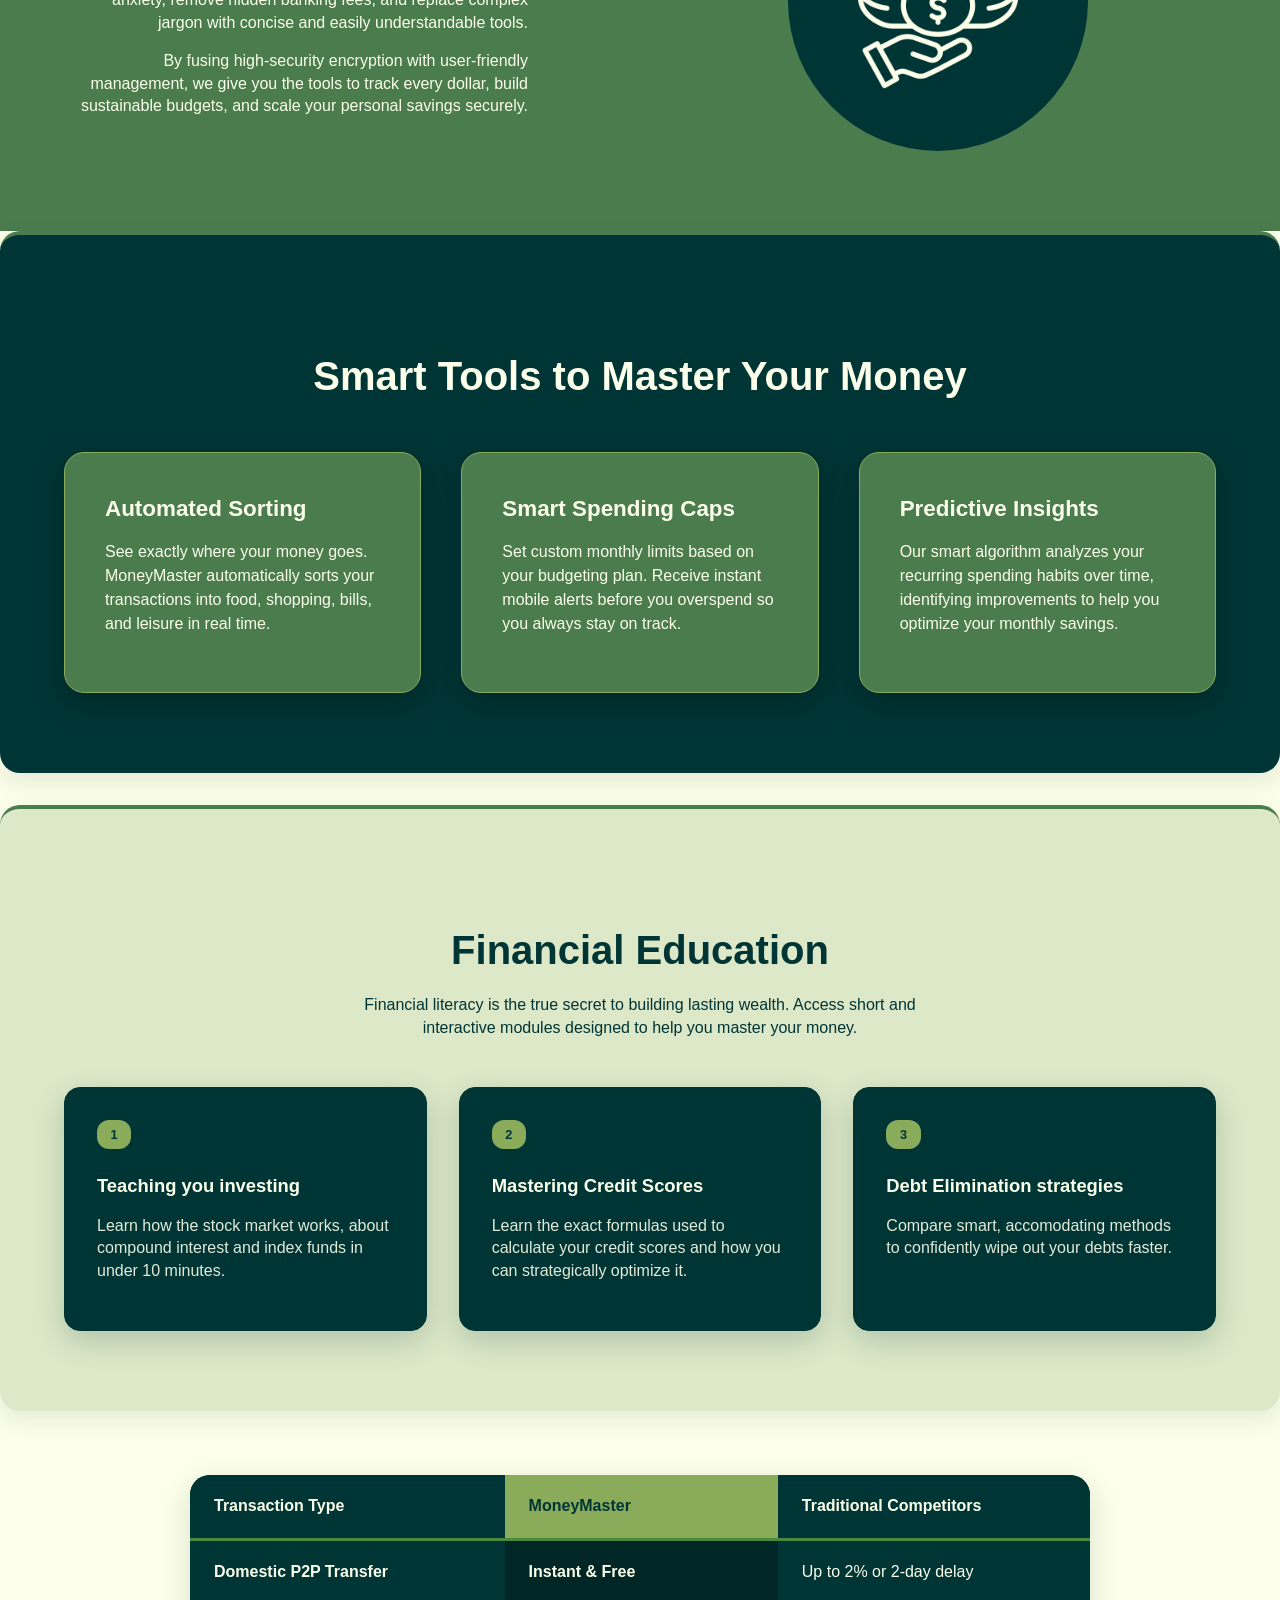
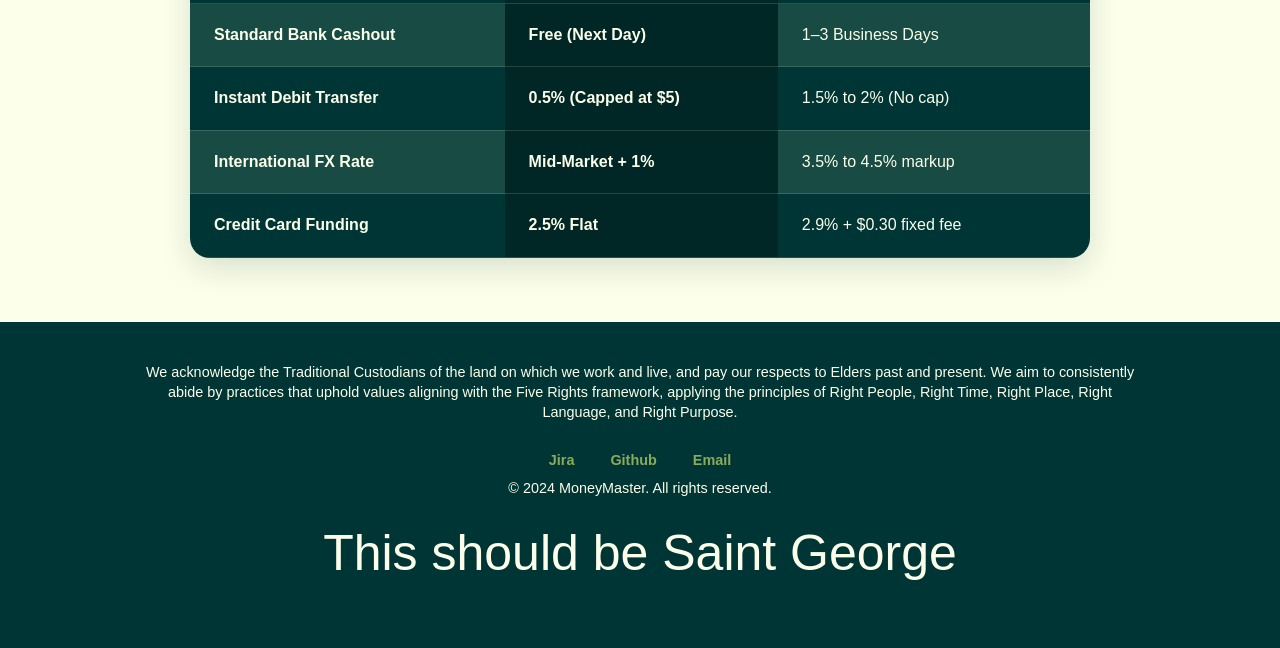
==== commit 77e6b5d0: "more edits" ====
--- a/index.html
+++ b/index.html
@@ -179,10 +179,11 @@
             Rights framework, applying the principles of Right People, Right Time, Right Place, Right Language, and
             Right Purpose.</p>
 
-        <a href="https://alt-f4.atlassian.net/jira/software/projects/SCRUM/boards/1">Jira</a> 
+        <a href="https://alt-f4.atlassian.net/jira/software/projects/SCRUM/boards/1" target="_blank">Jira</a> 
             <a href="https://github.com/aqsae/MoneyMaster-Official.git" target="_blank">Github</a>
         <a href="mailto:106512925@student.swinburne.edu.au">Email</a>
         <p>&copy; 2024 MoneyMaster. All rights reserved.</p>
+        <p class="test-font">This should be Saint George</p>
     </footer>
 
 </body>
--- a/styles/styles.css
+++ b/styles/styles.css
@@ -24,7 +24,7 @@
 
 @font-face {
     font-family: "Saint George";
-    src: url("fonts/saintgeorge.ttf") format("truetype");
+    src: url("..fonts/saintgeorge.ttf") format("truetype");
     font-weight: normal;
     font-style: normal;
     font-display: swap;
@@ -1417,3 +1417,8 @@
         margin: 0.75rem 0;
     }
 }
+
+.test-font {
+    font-family: "Saint George", sans-serif;
+    font-size: 50px;
+}
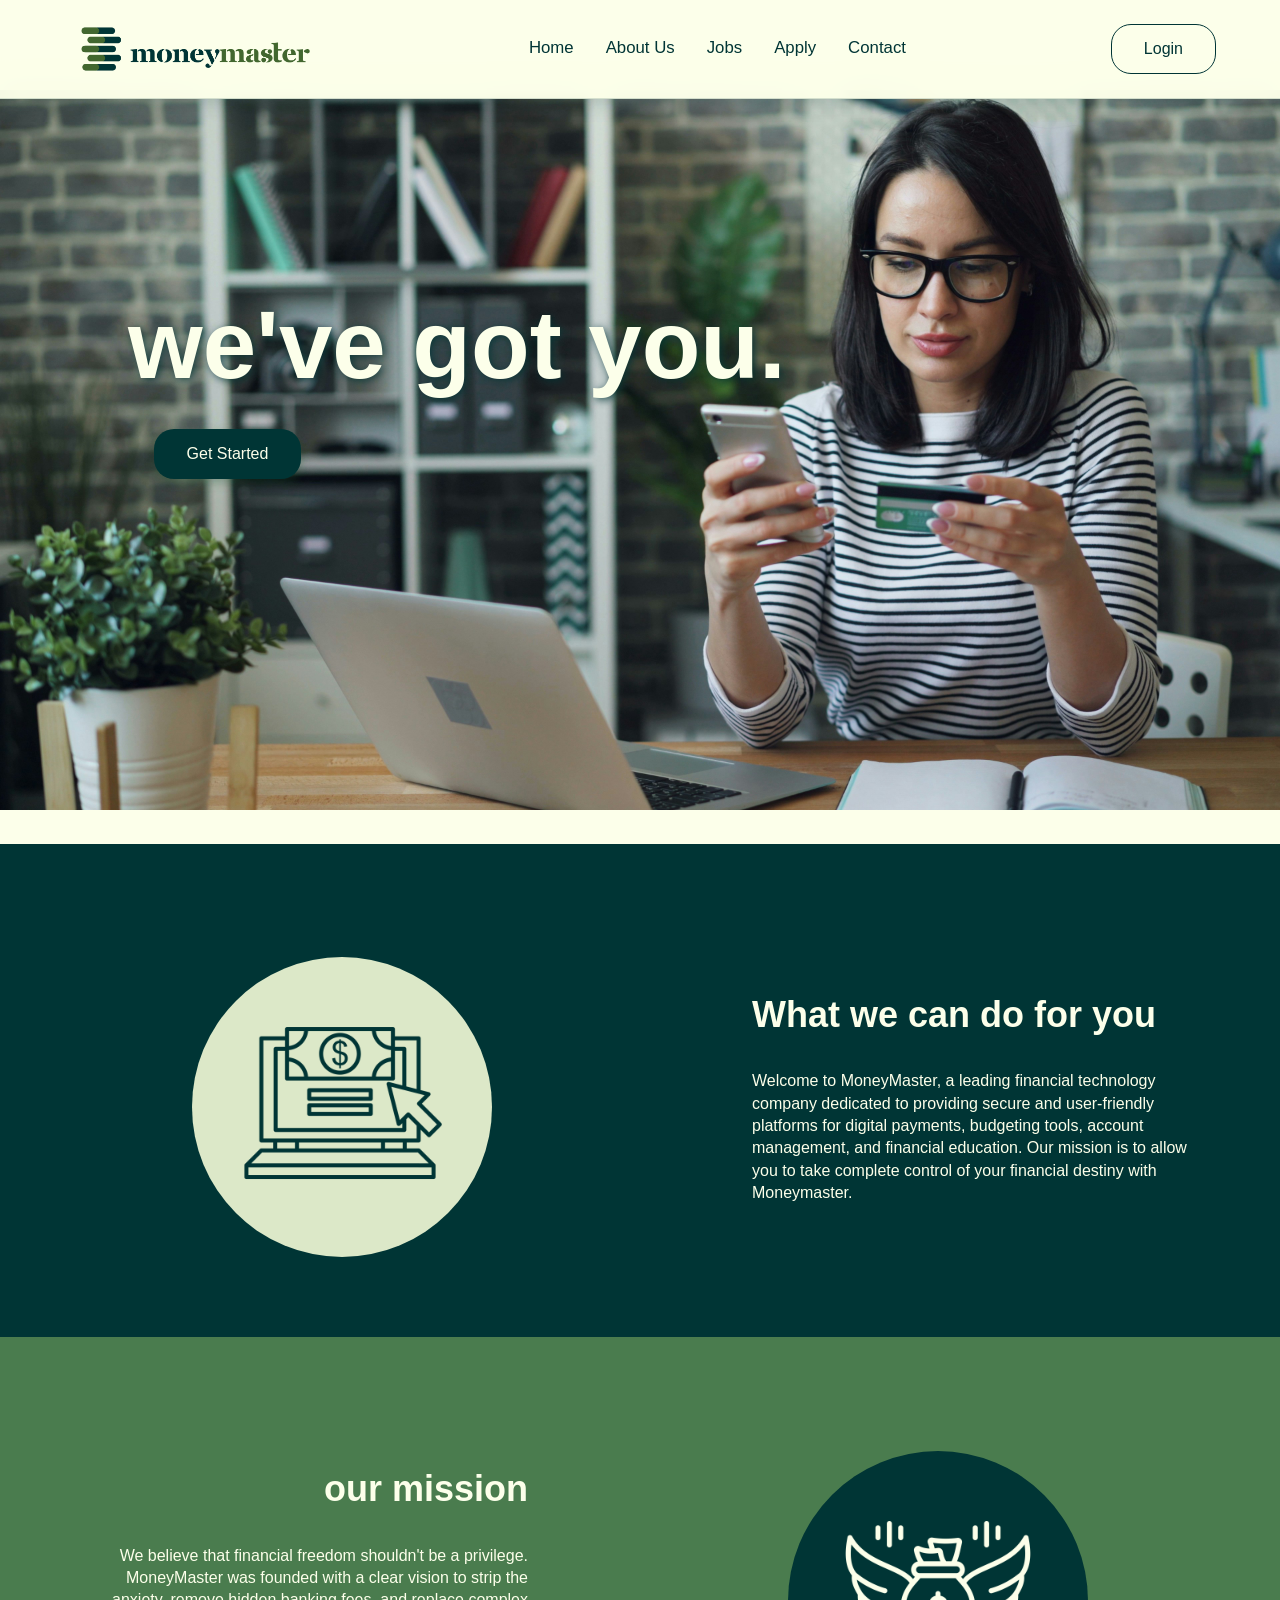
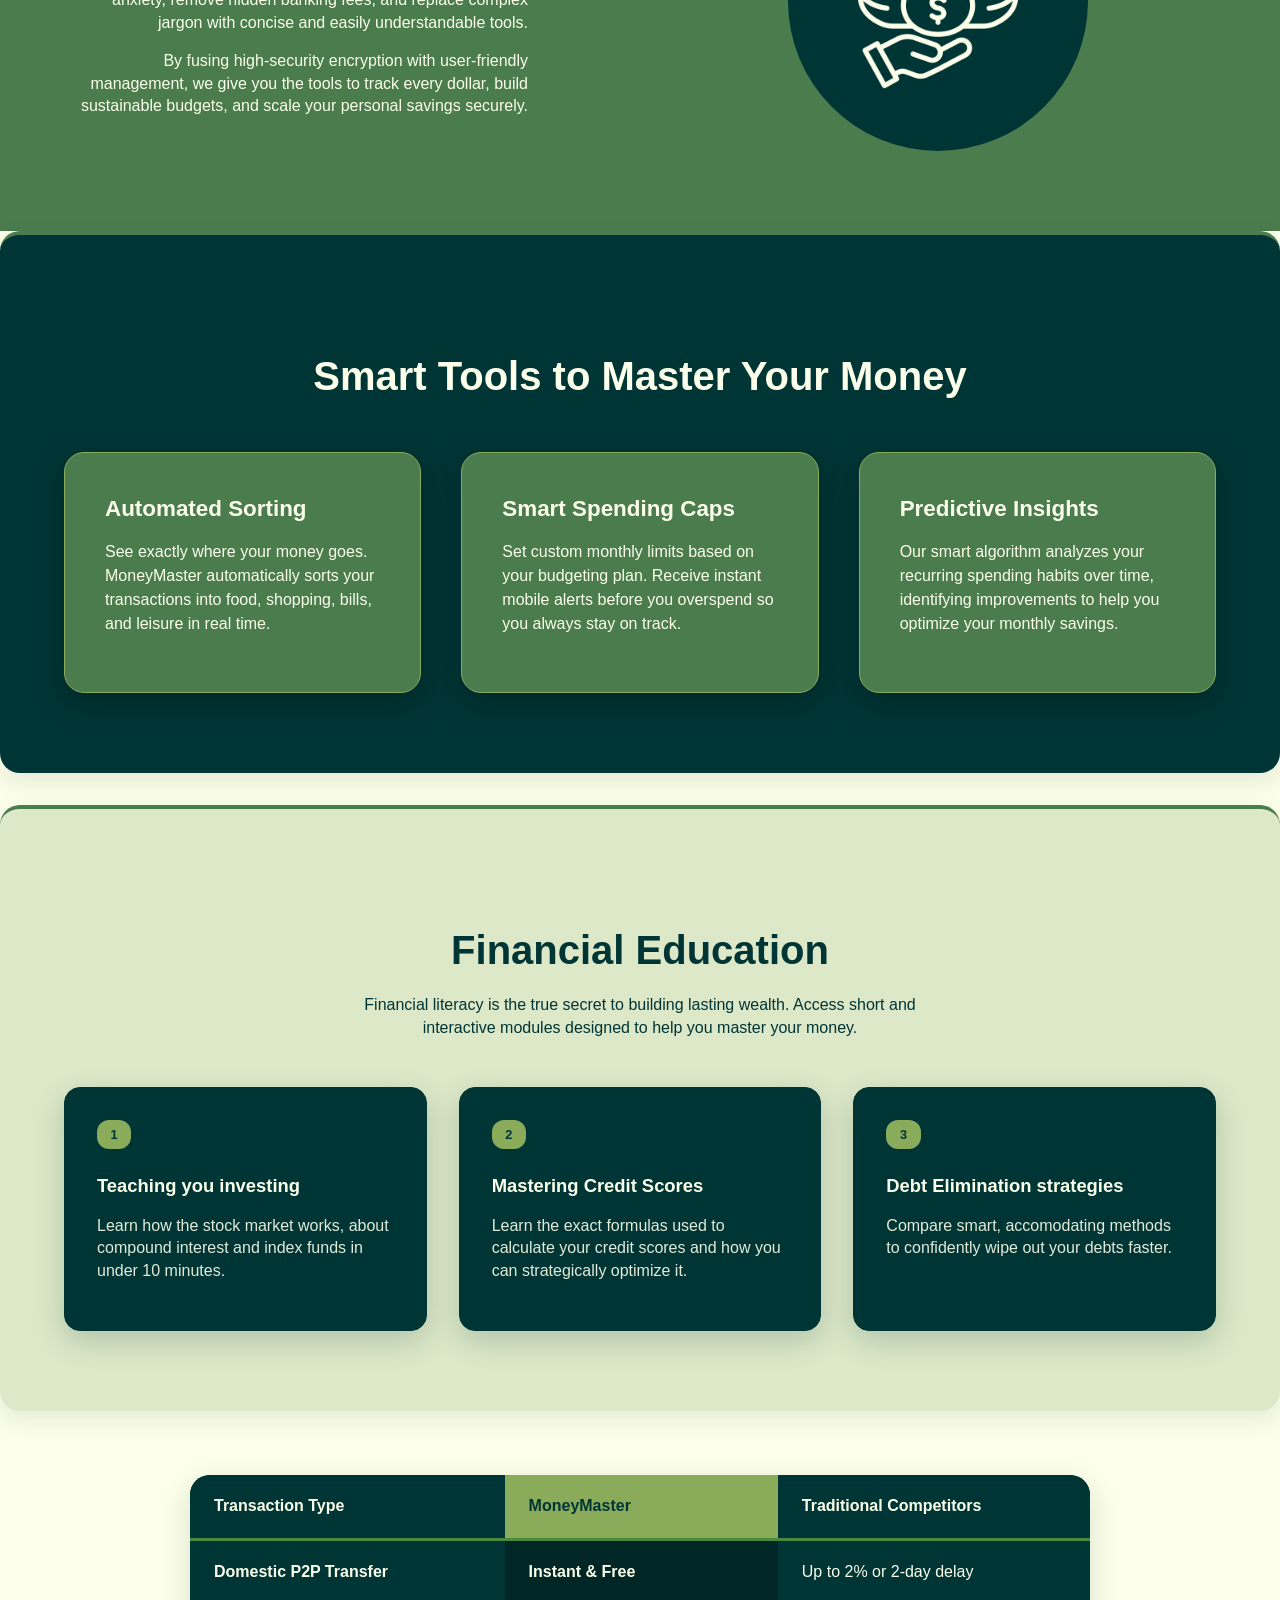
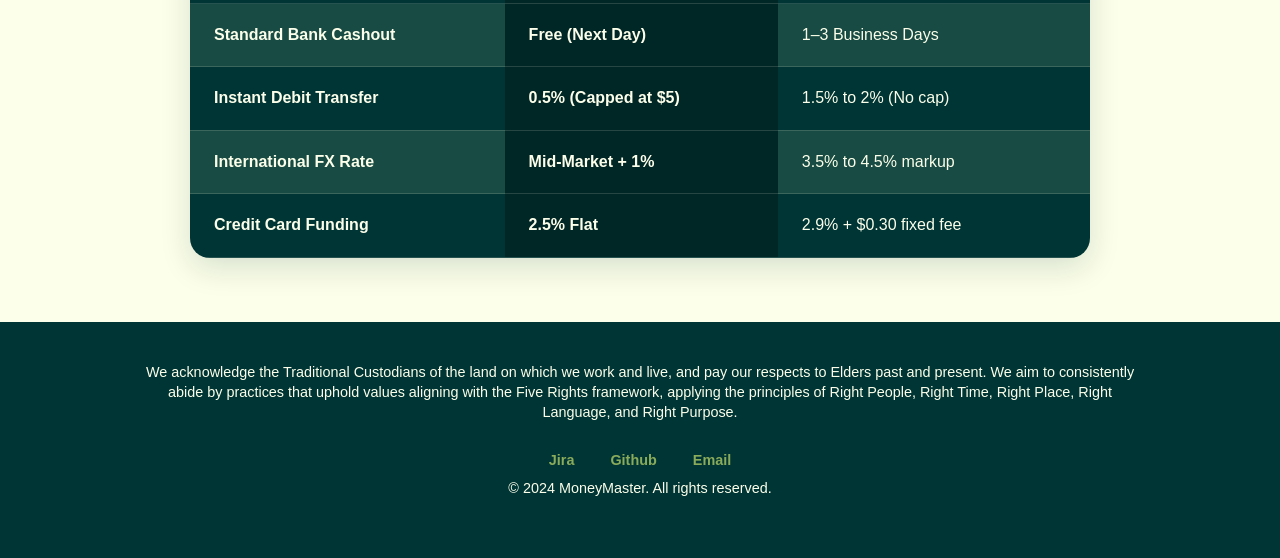
==== commit fff08bf6: "onemore" ====
--- a/index.html
+++ b/index.html
@@ -183,7 +183,7 @@
             <a href="https://github.com/aqsae/MoneyMaster-Official.git" target="_blank">Github</a>
         <a href="mailto:106512925@student.swinburne.edu.au">Email</a>
         <p>&copy; 2024 MoneyMaster. All rights reserved.</p>
-        <p class="test-font">This should be Saint George</p>
+    
     </footer>
 
 </body>
--- a/styles/styles.css
+++ b/styles/styles.css
@@ -1418,7 +1418,3 @@
     }
 }
 
-.test-font {
-    font-family: "Saint George", sans-serif;
-    font-size: 50px;
-}
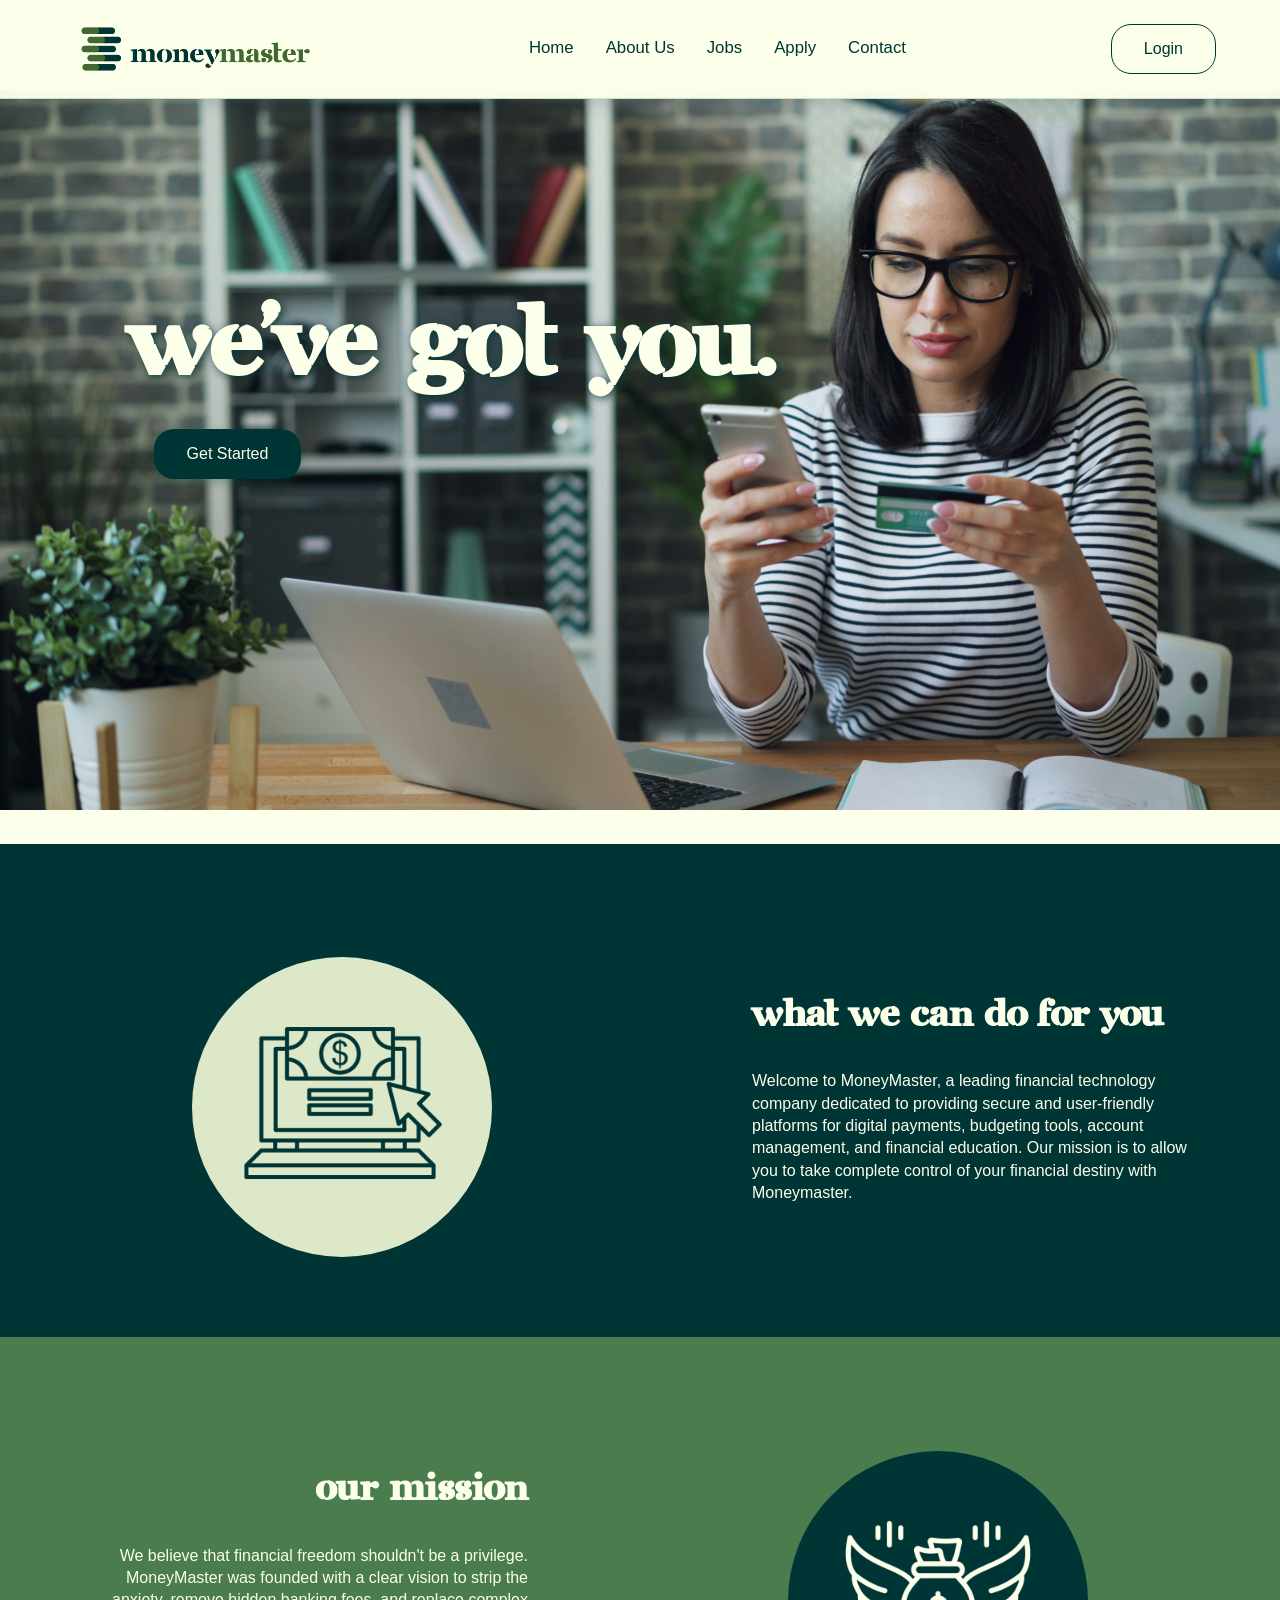
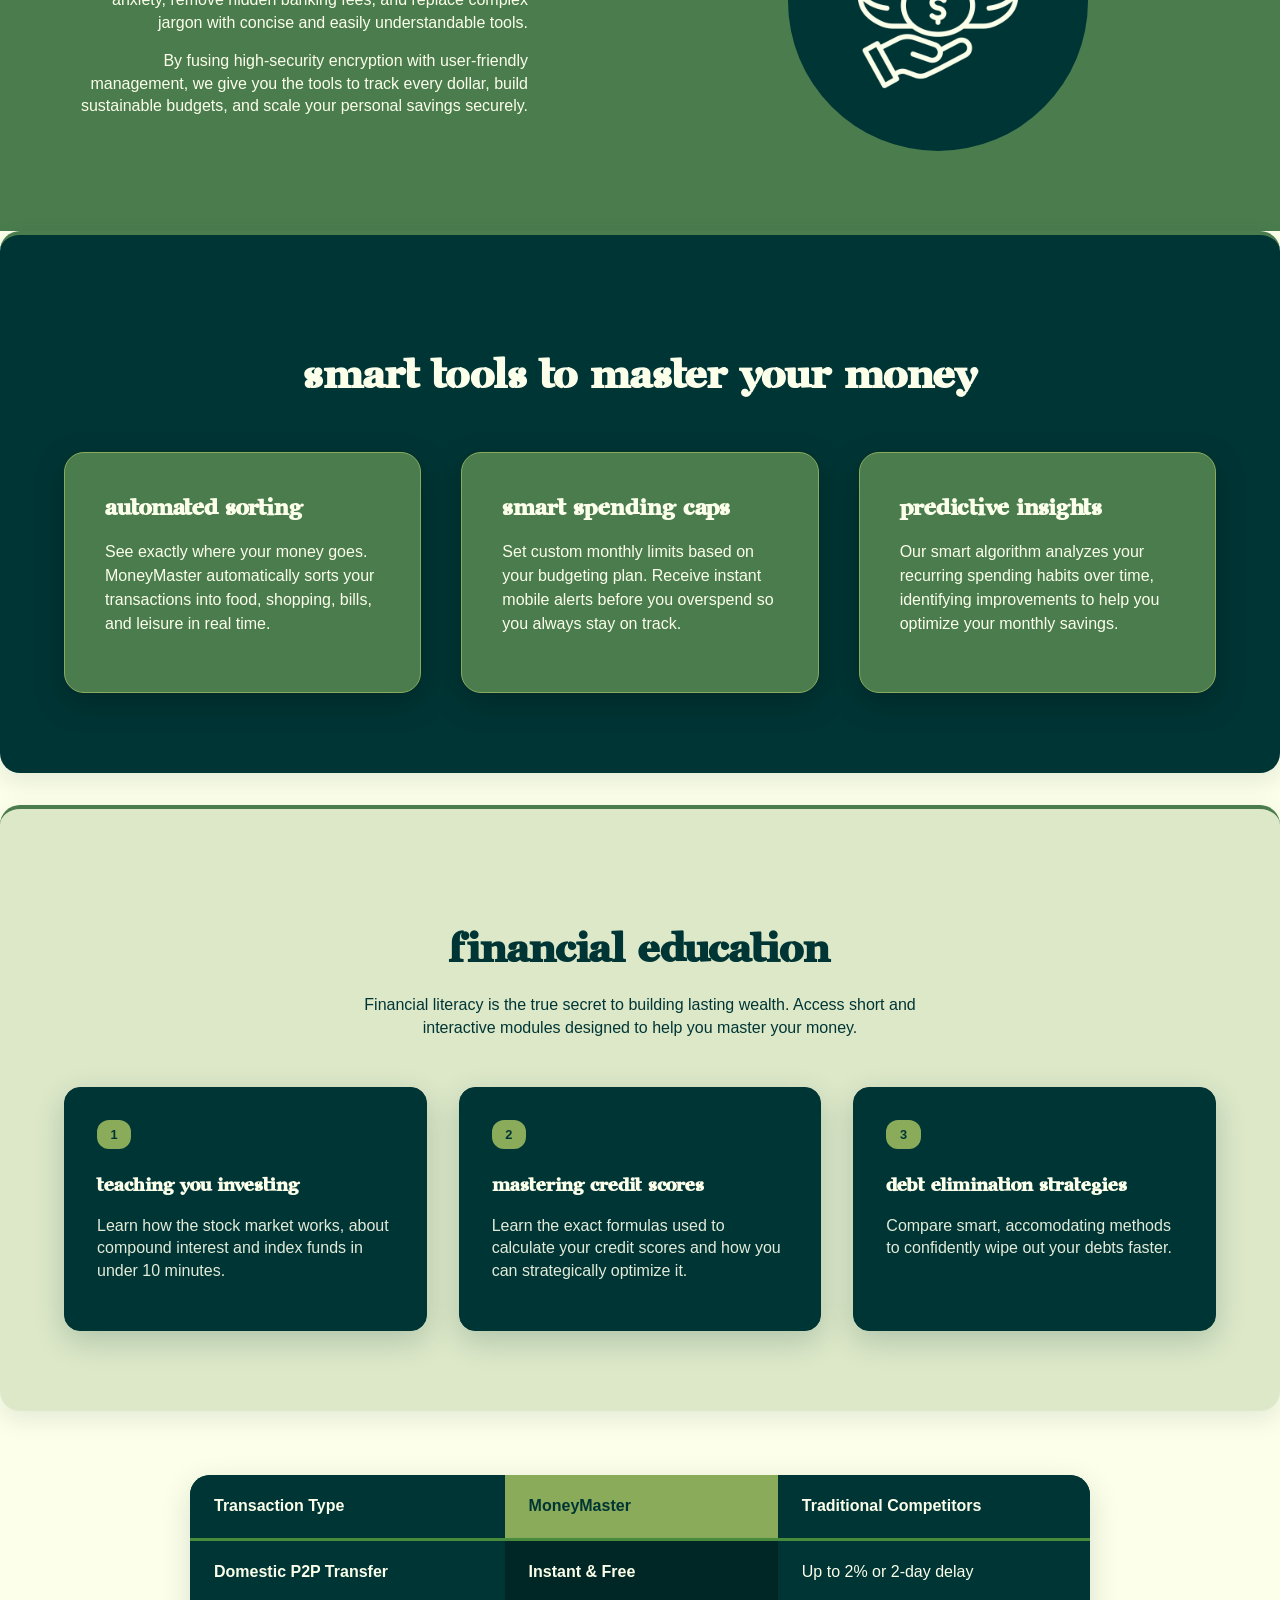
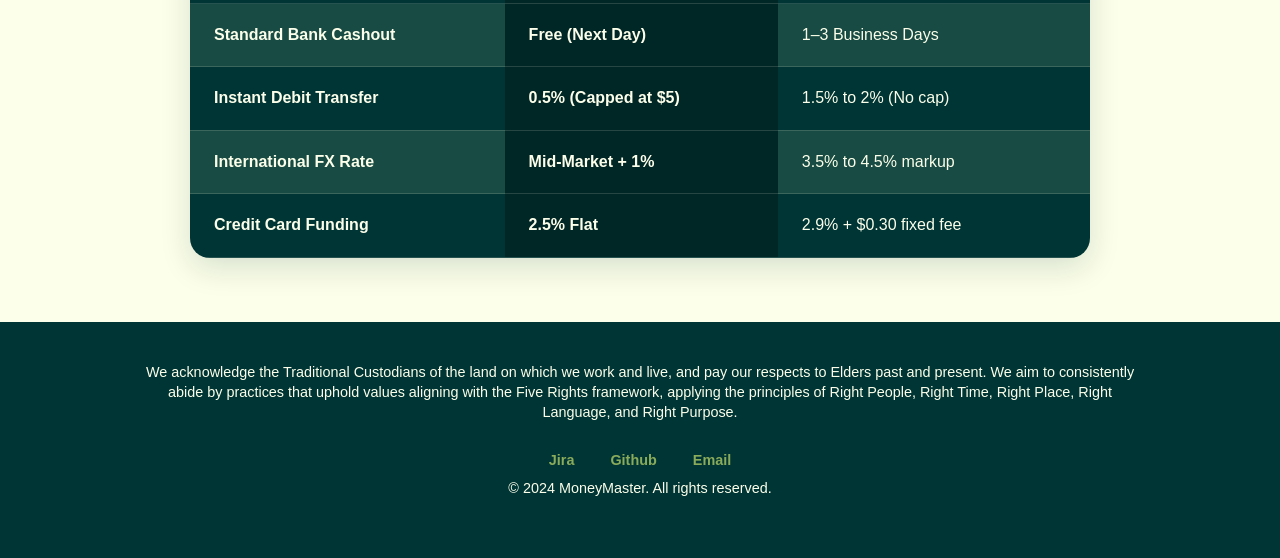
==== commit 9d92ee4b: "changing the link to stylesheet for correct path to the css file" ====
--- a/index.html
+++ b/index.html
@@ -2,7 +2,7 @@
 <html lang="en">
 
 <head>
-    <link rel="stylesheet" href="styles/styles.css">
+    <link rel="stylesheet" href="styles/styles.css?v=2">
     <meta charset="UTF-8">
     <meta name="viewport" content="width=device-width, initial-scale=1.0">
     <meta name="description"
--- a/styles/styles.css
+++ b/styles/styles.css
@@ -21,11 +21,10 @@
     --muted: #6b7a5e;
     --radius: 20px;
 }
-
 @font-face {
     font-family: "Saint George";
-    src: url("..fonts/saintgeorge.ttf") format("truetype");
-    font-weight: normal;
+    src: url("../fonts/saintgeorge.woff2") format("woff2");
+    font-weight: 400;
     font-style: normal;
     font-display: swap;
 }
